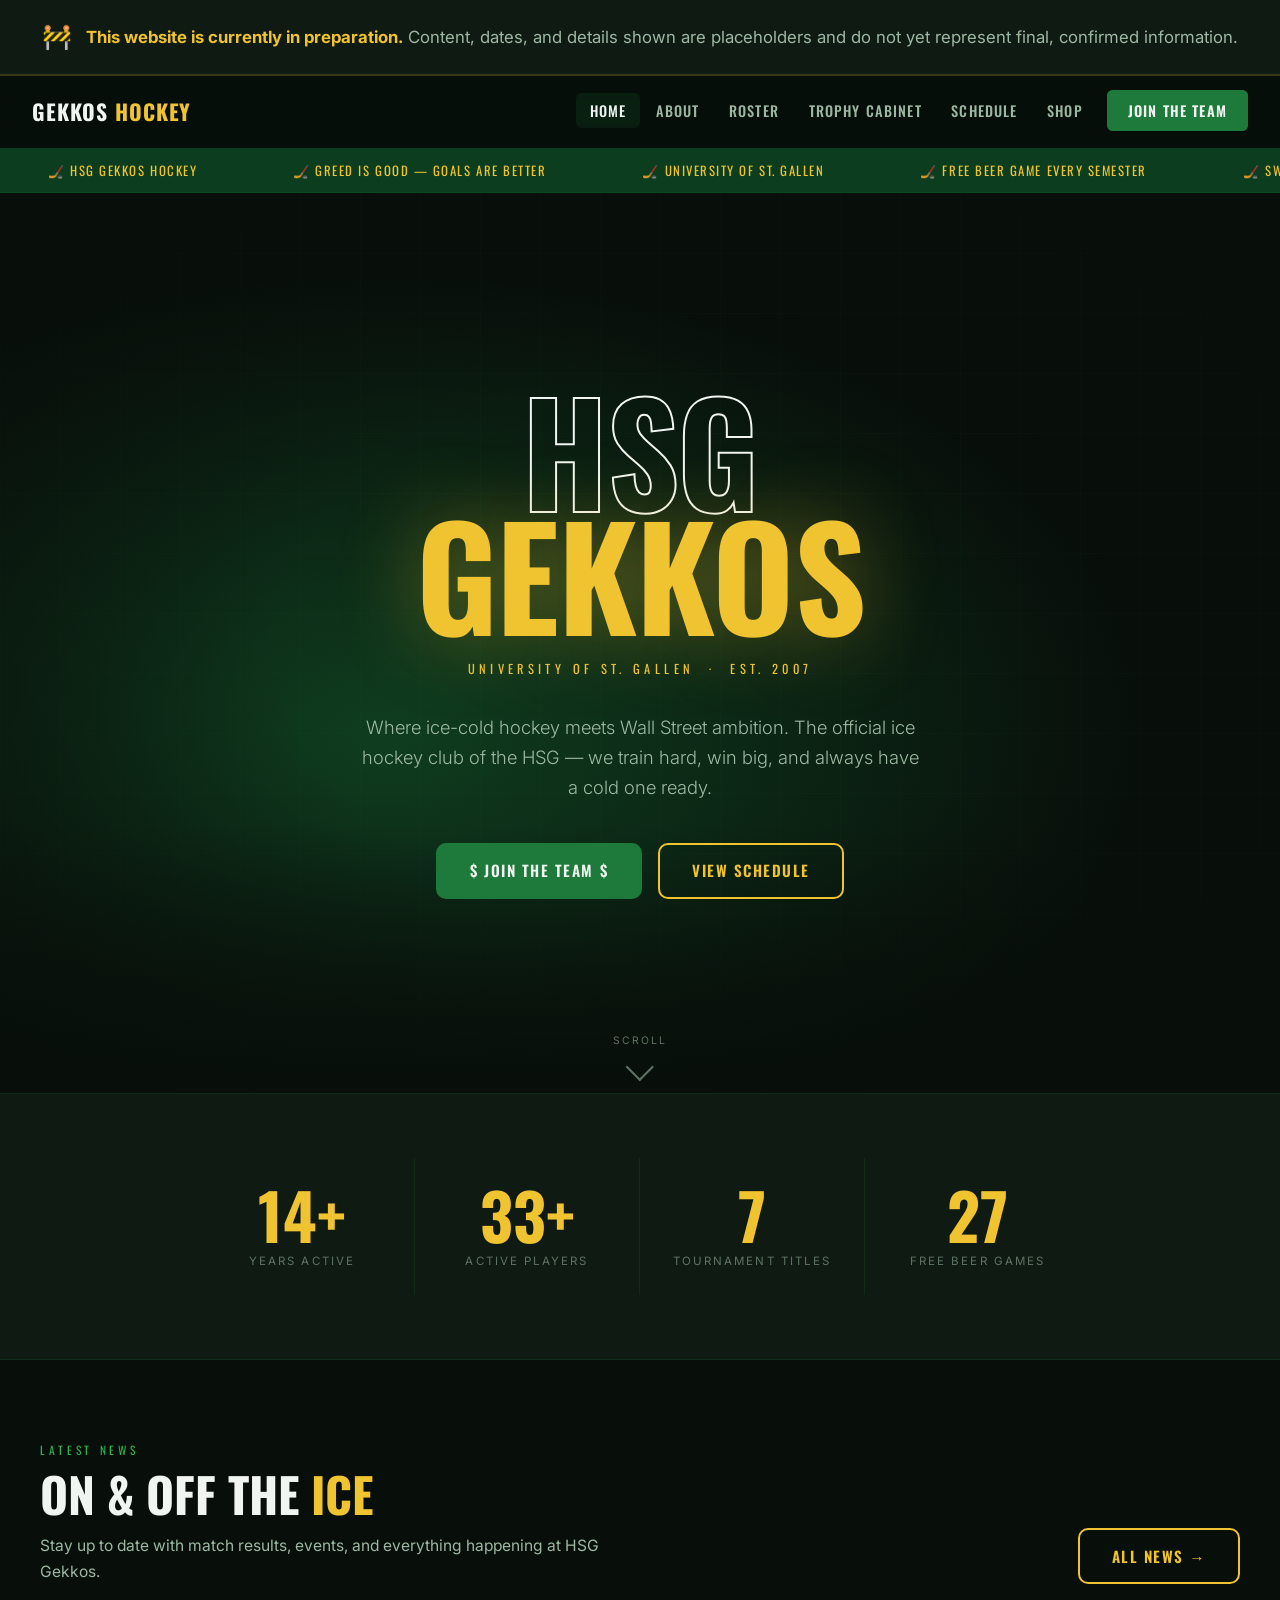
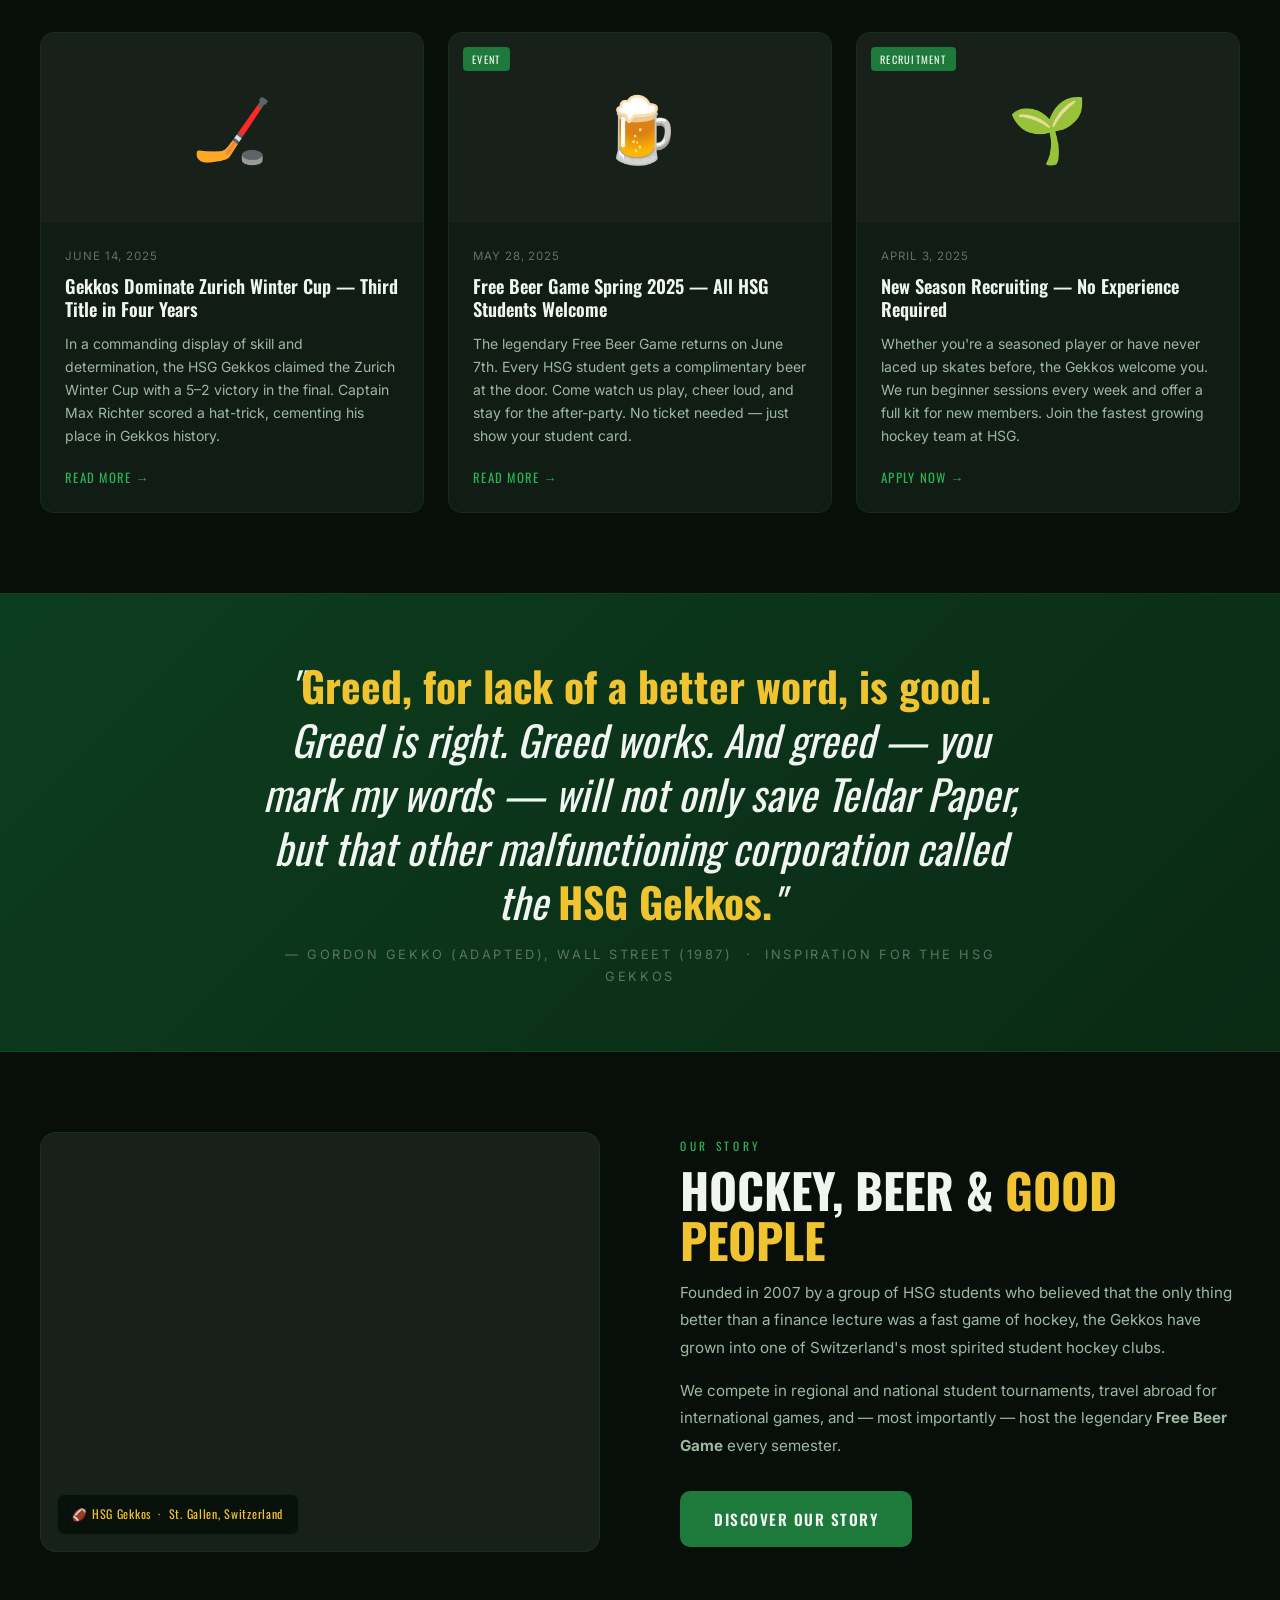
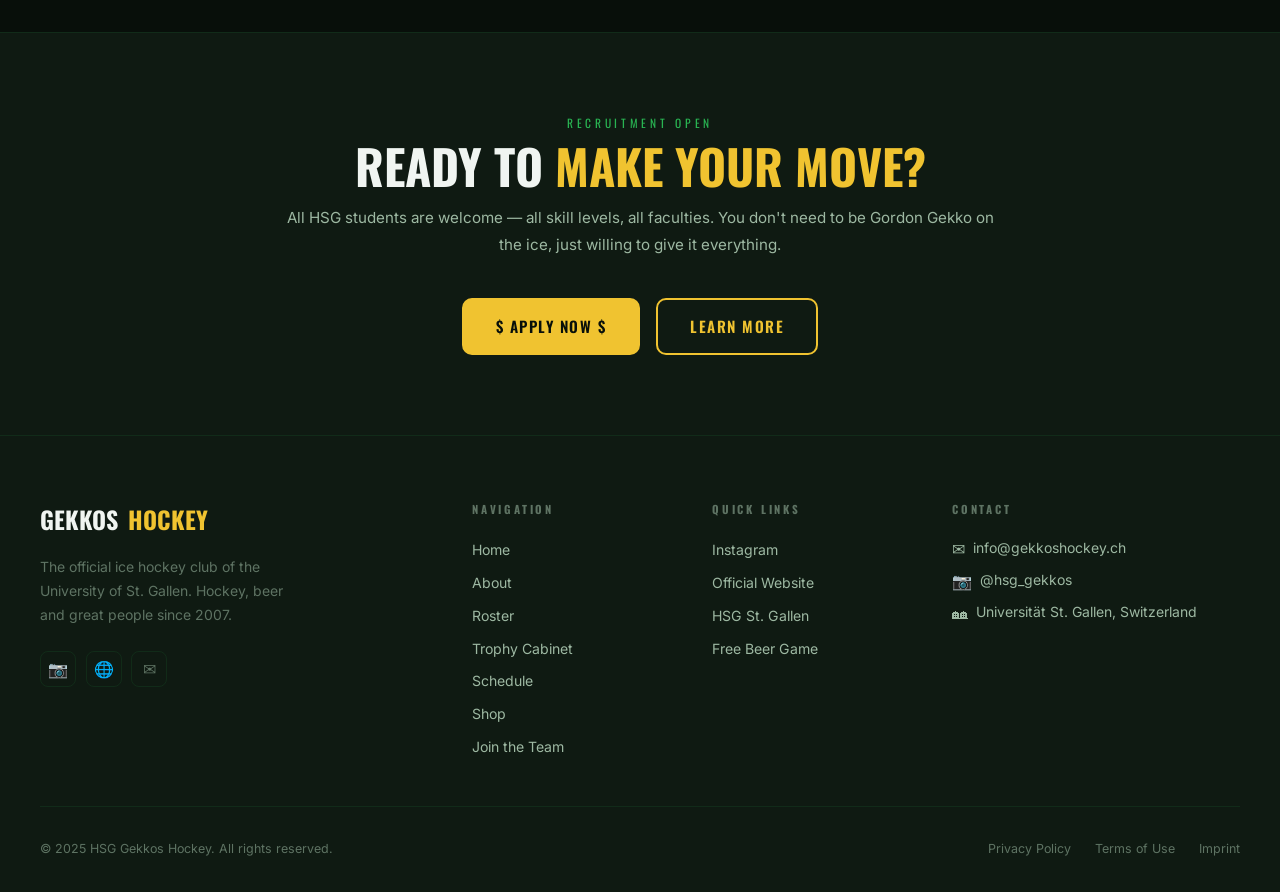
==== index.html @ 6541bb84 "construction banner added" ====
﻿<!DOCTYPE html>
<html lang="en">
<head>
  <meta charset="UTF-8" />
  <meta name="viewport" content="width=device-width, initial-scale=1.0" />
  <title>HSG Gekkos Hockey — Where Hockey Meets Wall Street</title>
  <meta name="description" content="The official homepage of the HSG Gekkos — the ice hockey club of the University of St. Gallen." />
  <link rel="icon" href="assets/pictures/LogoGekkos.png" type="image/png" />
  <link rel="stylesheet" href="css/style.css" />
</head>
<body class="page-home">

  <!-- Money Rain Overlay -->
  <div id="money-rain-overlay"></div>

  <!-- NAV -->
  <nav class="nav">
    <a href="index.html" class="nav-logo">
      <img src="assets/pictures/LogoGekkos.png" alt="Gekkos Logo" onerror="this.style.display='none'" />
      <span class="nav-logo-text">GEKKOS <span>HOCKEY</span></span>
    </a>
    <ul class="nav-links" id="nav-links">
      <li class="nav-mobile-header">
        <button class="nav-close" aria-label="Close menu">&#x2715;</button>
        <a href="index.html" class="nav-mobile-brand">
          <img src="assets/pictures/LogoGekkos.png" alt="Gekkos Logo" onerror="this.style.display='none'" />
          <span class="nav-mobile-brand-text">GEKKOS <span>HOCKEY</span></span>
        </a>
        <p class="nav-mobile-slogan">Greed is good — Goals are better!</p>
      </li>
      <li><a class="nav-link" href="index.html"    data-page="index.html">Home</a></li>
      <li><a class="nav-link" href="about.html"    data-page="about.html">About</a></li>
      <li><a class="nav-link" href="roster.html"   data-page="roster.html">Roster</a></li>
      <li><a class="nav-link" href="trophies.html" data-page="trophies.html">Trophy Cabinet</a></li>
      <li><a class="nav-link" href="calendar.html" data-page="calendar.html">Schedule</a></li>
      <li><a class="nav-link" href="shop.html"     data-page="shop.html">Shop</a></li>
      <li><a class="nav-cta"  href="join.html">Join the Team</a></li>
    </ul>
    <button class="nav-toggle" id="nav-toggle" aria-label="Menu">
      <span></span><span></span><span></span>
    </button>
  </nav>

  <!-- TICKER -->
  <div class="ticker-wrap" style="margin-top: calc(var(--nav-h) + var(--disclaimer-h));">
    <div class="ticker">
      <span class="ticker-item">HSG Gekkos Hockey</span>
      <span class="ticker-item">Greed is good — goals are better</span>
      <span class="ticker-item">University of St. Gallen</span>
      <span class="ticker-item">Free Beer Game every semester</span>
      <span class="ticker-item">Swiss Student Hockey Champions</span>
      <span class="ticker-item">Where Hockey Meets Wall Street</span>
      <span class="ticker-item">HSG Gekkos Hockey</span>
      <span class="ticker-item">Greed is good — goals are better</span>
      <span class="ticker-item">University of St. Gallen</span>
      <span class="ticker-item">Free Beer Game every semester</span>
      <span class="ticker-item">Swiss Student Hockey Champions</span>
      <span class="ticker-item">Where Hockey Meets Wall Street</span>
    </div>
  </div>

  <!-- HERO -->
  <section class="hero" style="margin-top: 0; padding-top: 0;">
    <div class="hero-bg-fallback"></div>
    <div class="hero-bg"></div>
    <div class="hero-grid-overlay"></div>
    <div class="hero-vignette"></div>
    <div class="hero-bottom-fade"></div>

    <div class="hero-content">
      <h1 class="hero-title" style="animation-delay:0.3s;">
        <span class="outline">HSG</span>
        <span class="gold-block">GEKKOS</span>
      </h1>
      <p class="hero-eyebrow" style="margin-bottom:2rem; animation-delay:0.65s;">
        UNIVERSITY OF ST. GALLEN &nbsp;·&nbsp; EST. 2007
      </p>
      <p class="hero-sub" style="animation-delay:0.85s;">
        Where ice-cold hockey meets Wall Street ambition.
        The official ice hockey club of the HSG — we train hard, win big, and always have a cold one ready.
      </p>
      <div class="hero-ctas">
        <a href="join.html" class="btn btn-primary">&#36; Join the Team &#36;</a>
        <a href="calendar.html" class="btn btn-outline">View Schedule</a>
      </div>
    </div>

    <div class="hero-scroll">
      <span>Scroll</span>
      <div class="arrow"></div>
    </div>
  </section>

  <!-- STATS -->
  <section class="stats-section">
    <div class="stats-grid">
      <div class="stat-item">
        <div class="stat-number" data-counter data-target="17" data-suffix="+">17+</div>
        <div class="stat-label">Years Active</div>
      </div>
      <div class="stat-item">
        <div class="stat-number" data-counter data-target="40" data-suffix="+">40+</div>
        <div class="stat-label">Active Players</div>
      </div>
      <div class="stat-item">
        <div class="stat-number" data-counter data-target="8" data-suffix="">8</div>
        <div class="stat-label">Tournament Titles</div>
      </div>
      <div class="stat-item">
        <div class="stat-number" data-counter data-target="32" data-suffix="">32</div>
        <div class="stat-label">Free Beer Games</div>
      </div>
    </div>
  </section>

  <!-- NEWS -->
  <section class="section">
    <div class="section-inner">
      <div class="section-header-row reveal">
        <div>
          <p class="section-label">Latest News</p>
          <h2 class="section-title">On &amp; Off the <span class="gold">Ice</span></h2>
          <p class="section-desc">Stay up to date with match results, events, and everything happening at HSG Gekkos.</p>
        </div>
        <a href="#" class="btn btn-outline" style="flex-shrink:0;">All News &rarr;</a>
      </div>

      <div class="news-grid">

        <article class="news-card">
          <div class="news-img-wrap">
            <img src="assets/pictures/GekkosTeam.png" alt="HSG Gekkos team" onerror="this.parentElement.innerHTML='<div class=\'news-img-placeholder\'>🏒</div>'" />
            <span class="news-tag">Match Report</span>
          </div>
          <div class="news-body">
            <p class="news-date">June 14, 2025</p>
            <h3 class="news-title">Gekkos Dominate Zurich Winter Cup — Third Title in Four Years</h3>
            <p class="news-excerpt">
              In a commanding display of skill and determination, the HSG Gekkos claimed the Zurich Winter Cup with a 5–2 victory in the final. Captain Max Richter scored a hat-trick, cementing his place in Gekkos history.
            </p>
            <a href="#" class="news-read-more">Read More &rarr;</a>
          </div>
        </article>

        <article class="news-card">
          <div class="news-img-wrap">
            <div class="news-img-placeholder">🍺</div>
            <span class="news-tag">Event</span>
          </div>
          <div class="news-body">
            <p class="news-date">May 28, 2025</p>
            <h3 class="news-title">Free Beer Game Spring 2025 — All HSG Students Welcome</h3>
            <p class="news-excerpt">
              The legendary Free Beer Game returns on June 7th. Every HSG student gets a complimentary beer at the door. Come watch us play, cheer loud, and stay for the after-party. No ticket needed — just show your student card.
            </p>
            <a href="#" class="news-read-more">Read More &rarr;</a>
          </div>
        </article>

        <article class="news-card">
          <div class="news-img-wrap">
            <div class="news-img-placeholder">🌱</div>
            <span class="news-tag">Recruitment</span>
          </div>
          <div class="news-body">
            <p class="news-date">April 3, 2025</p>
            <h3 class="news-title">New Season Recruiting — No Experience Required</h3>
            <p class="news-excerpt">
              Whether you're a seasoned player or have never laced up skates before, the Gekkos welcome you. We run beginner sessions every week and offer a full kit for new members. Join the fastest growing hockey team at HSG.
            </p>
            <a href="join.html" class="news-read-more">Apply Now &rarr;</a>
          </div>
        </article>

      </div>
    </div>
  </section>

  <!-- GORDON GEKKO QUOTE BAND -->
  <div class="highlight-band">
    <div class="inner reveal">
      <p class="big-quote">
        "<strong>Greed, for lack of a better word, is good.</strong>
        Greed is right. Greed works. And greed — you mark my words — will not only save Teldar Paper, but that other malfunctioning corporation called the <strong>HSG Gekkos.</strong>"
      </p>
      <p class="attribution">— Gordon Gekko (adapted), Wall Street (1987) &nbsp;·&nbsp; Inspiration for the HSG Gekkos</p>
    </div>
  </div>

  <!-- ABOUT TEASER -->
  <section class="section">
    <div class="section-inner">
      <div class="split-grid">
        <div class="reveal-left">
          <div class="about-img-wrap">
            <img src="assets/pictures/GekkosTeam.png" alt="HSG Gekkos team on ice"
              onerror="this.parentElement.style.background='var(--bg-3)'; this.style.display='none'" />
            <div class="about-img-badge">&#127944; HSG Gekkos &nbsp;·&nbsp; St. Gallen, Switzerland</div>
          </div>
        </div>
        <div class="reveal-right">
          <p class="section-label">Our Story</p>
          <h2 class="section-title">Hockey, Beer &amp; <span class="gold">Good People</span></h2>
          <p style="font-size:0.95rem; color:var(--gray-light); line-height:1.8; margin-bottom:1rem;">
            Founded in 2007 by a group of HSG students who believed that the only thing better than a finance lecture was a fast game of hockey, the Gekkos have grown into one of Switzerland's most spirited student hockey clubs.
          </p>
          <p style="font-size:0.95rem; color:var(--gray-light); line-height:1.8; margin-bottom:2rem;">
            We compete in regional and national student tournaments, travel abroad for international games, and — most importantly — host the legendary <strong>Free Beer Game</strong> every semester.
          </p>
          <a href="about.html" class="btn btn-primary">Discover Our Story</a>
        </div>
      </div>
    </div>
  </section>

  <!-- JOIN CTA -->
  <section style="padding: 5rem 2rem; background: var(--bg-2); border-top: 1px solid var(--border);">
    <div style="max-width: 720px; margin: 0 auto; text-align: center;" class="reveal">
      <p class="section-label">Recruitment Open</p>
      <h2 class="section-title">Ready to <span class="gold">Make Your Move?</span></h2>
      <p style="font-size:0.95rem; color:var(--gray-light); margin-bottom:2.5rem; line-height:1.75;">
        All HSG students are welcome — all skill levels, all faculties. You don't need to be Gordon Gekko on the ice, just willing to give it everything.
      </p>
      <div style="display:flex; gap:1rem; justify-content:center; flex-wrap:wrap;">
        <a href="join.html" class="btn btn-gold">&#36; Apply Now &#36;</a>
        <a href="about.html" class="btn btn-outline">Learn More</a>
      </div>
    </div>
  </section>

  <!-- FOOTER -->
  <footer class="footer">
    <div class="footer-top">
      <div>
        <div class="footer-brand-name">
          <img src="assets/pictures/LogoGekkos.png" alt="Logo" onerror="this.style.display='none'" />
          GEKKOS <span>HOCKEY</span>
        </div>
        <p class="footer-tagline">The official ice hockey club of the University of St. Gallen. Hockey, beer and great people since 2007.</p>
        <div class="footer-socials">
          <a href="https://www.instagram.com/hsg_gekkos" target="_blank" rel="noopener" class="social-icon" title="Instagram">&#128247;</a>
          <a href="https://gekkoshockey.ch" target="_blank" rel="noopener" class="social-icon" title="Website">&#127760;</a>
          <a href="mailto:info@gekkoshockey.ch" class="social-icon" title="Email">&#9993;</a>
        </div>
      </div>
      <div class="footer-col">
        <h4>Navigation</h4>
        <div class="footer-links">
          <a href="index.html"    class="footer-link">Home</a>
          <a href="about.html"    class="footer-link">About</a>
          <a href="roster.html"   class="footer-link">Roster</a>
          <a href="trophies.html" class="footer-link">Trophy Cabinet</a>
          <a href="calendar.html" class="footer-link">Schedule</a>
          <a href="shop.html"     class="footer-link">Shop</a>
          <a href="join.html"     class="footer-link">Join the Team</a>
        </div>
      </div>
      <div class="footer-col">
        <h4>Quick Links</h4>
        <div class="footer-links">
          <a href="https://www.instagram.com/hsg_gekkos" target="_blank" class="footer-link">Instagram</a>
          <a href="https://gekkoshockey.ch" target="_blank" class="footer-link">Official Website</a>
          <a href="https://www.unisg.ch" target="_blank" class="footer-link">HSG St. Gallen</a>
          <a href="join.html" class="footer-link">Free Beer Game</a>
        </div>
      </div>
      <div class="footer-col">
        <h4>Contact</h4>
        <div class="footer-contact-item"><span class="contact-icon">&#9993;</span> info@gekkoshockey.ch</div>
        <div class="footer-contact-item"><span class="contact-icon">&#128247;</span> @hsg_gekkos</div>
        <div class="footer-contact-item"><span class="contact-icon">&#127960;</span> Universität St. Gallen, Switzerland</div>
      </div>
    </div>
    <div class="footer-bottom">
      <p class="footer-copy">&copy; 2025 HSG Gekkos Hockey. All rights reserved.</p>
      <div class="footer-legal">
        <a href="privacy.html">Privacy Policy</a>
        <a href="terms.html">Terms of Use</a>
        <a href="#">Imprint</a>
      </div>
    </div>
  </footer>

  <script src="js/app.js"></script>
</body>
</html>
---- css/style.css ----
/* ============================================================
   HSG GEKKOS HOCKEY — Main Stylesheet
   ============================================================ */

@import url('https://fonts.googleapis.com/css2?family=Oswald:wght@400;500;600;700&family=Inter:wght@300;400;500;600;700&display=swap');

/* ---- Variables ---- */
:root {
  --green:       #1d7a3a;
  --green-dark:  #0c3d1e;
  --green-light: #29b352;
  --green-glow:  rgba(29, 122, 58, 0.35);
  --gold:        #c9930a;
  --gold-light:  #f0c330;
  --gold-glow:   rgba(240, 195, 48, 0.25);
  --bg:          #080f0a;
  --bg-2:        #0f1a12;
  --bg-3:        #172019;
  --bg-card:     #111c14;
  --white:       #f0f5f1;
  --gray:        #5e7363;
  --gray-light:  #9db8a2;
  --border:      rgba(29, 122, 58, 0.18);
  --border-gold: rgba(240, 195, 48, 0.18);
  --font-h:      'Oswald', sans-serif;
  --font-b:      'Inter', sans-serif;
  --nav-h:       72px;
  --disclaimer-h: 68px;
  --t:           0.3s ease;
  --radius:      10px;
}

/* ---- Reset ---- */
*, *::before, *::after { box-sizing: border-box; margin: 0; padding: 0; }
html { scroll-behavior: smooth; }
body { font-family: var(--font-b); background: var(--bg); color: var(--white); overflow-x: hidden; line-height: 1.65; }
img  { max-width: 100%; display: block; }
a    { color: inherit; text-decoration: none; }
ul   { list-style: none; }
button { cursor: pointer; }

/* ---- Money rain overlay ---- */
#money-rain-overlay {
  position: fixed; inset: 0; pointer-events: none; z-index: 9900; overflow: hidden;
}
.money-bill {
  position: absolute; top: -80px; font-size: 1.6rem; user-select: none;
  animation: moneyFall linear forwards;
}
@keyframes moneyFall {
  0%   { transform: translateY(0) rotate(0deg) scale(1); opacity: 1; }
  80%  { opacity: 0.7; }
  100% { transform: translateY(110vh) rotate(640deg) scale(0.6); opacity: 0; }
}

/* ---- Preparation disclaimer banner ---- */
.disclaimer-banner {
  position: fixed; top: 0; left: 0; right: 0; z-index: 10001;
  display: flex; align-items: center; justify-content: center; flex-wrap: wrap;
  gap: 0.6rem 0.9rem;
  padding: 1.15rem 1.5rem;
  background: var(--bg-2);
  border-bottom: 2px solid var(--border-gold);
  text-align: center;
  font-size: 1.05rem; line-height: 1.55; color: var(--gray-light);
}
.disclaimer-banner .disclaimer-icon { font-size: 1.5rem; flex-shrink: 0; }
.disclaimer-banner strong { color: var(--gold-light); }

/* ---- Navigation ---- */
.nav {
  position: fixed; top: var(--disclaimer-h); left: 0; right: 0; z-index: 10000;
  height: var(--nav-h);
  display: flex; align-items: center;
  padding: 0 2rem;
  background: rgba(8, 15, 10, 0.7);
  backdrop-filter: blur(14px) saturate(1.4);
  border-bottom: 1px solid transparent;
  transition: background var(--t), border-color var(--t);
}
.nav.scrolled {
  background: rgba(8, 15, 10, 0.97);
  border-color: var(--border);
}
.nav-logo {
  display: flex; align-items: center; gap: 0.75rem; flex-shrink: 0;
}
.nav-logo img   { height: 52px; width: auto; }
.nav-logo-text  {
  font-family: var(--font-h); font-size: 1.35rem; font-weight: 700;
  letter-spacing: 0.04em; line-height: 1;
}
.nav-logo-text span { color: var(--gold-light); }

.nav-links {
  display: flex; align-items: center; gap: 0.15rem; margin-left: auto;
}
.nav-link {
  font-family: var(--font-h); font-size: 0.9rem; font-weight: 500;
  letter-spacing: 0.08em; text-transform: uppercase;
  padding: 0.45rem 0.85rem; border-radius: 6px;
  color: var(--gray-light);
  transition: color var(--t), background var(--t);
}
.nav-link:hover, .nav-link.active {
  color: var(--white); background: rgba(29, 122, 58, 0.15);
}
.nav-cta {
  font-family: var(--font-h); font-size: 0.9rem; font-weight: 600;
  letter-spacing: 0.08em; text-transform: uppercase;
  padding: 0.5rem 1.2rem; border-radius: 6px; margin-left: 0.5rem;
  background: var(--green); color: var(--white);
  border: 2px solid var(--green);
  transition: all var(--t);
}
.nav-cta:hover { background: var(--green-light); border-color: var(--green-light); }

.nav-mobile-header { display: none; }
.nav-toggle {
  display: none; flex-direction: column; gap: 5px; margin-left: auto; padding: 4px;
  background: none; border: none;
}
.nav-toggle span {
  width: 24px; height: 2px; background: var(--white);
  border-radius: 2px; transition: var(--t);
  display: block;
}
.nav-toggle.open span:nth-child(1) { transform: rotate(45deg) translate(5px, 5px); }
.nav-toggle.open span:nth-child(2) { opacity: 0; }
.nav-toggle.open span:nth-child(3) { transform: rotate(-45deg) translate(5px, -5px); }

/* ---- Ticker ---- */
.ticker-wrap {
  background: var(--green-dark);
  padding: 0.55rem 0; overflow: hidden; white-space: nowrap;
  border-bottom: 1px solid var(--border);
}
.ticker {
  display: inline-flex; gap: 0;
  animation: tickerScroll 40s linear infinite;
}
.ticker-item {
  font-family: var(--font-h); font-size: 0.8rem; letter-spacing: 0.12em;
  text-transform: uppercase; color: var(--gold-light);
  padding: 0 3rem;
}
.ticker-item::before { content: '🏒  '; }
@keyframes tickerScroll {
  0%   { transform: translateX(0); }
  100% { transform: translateX(-50%); }
}

/* ---- Hero ---- */
.hero {
  position: relative; min-height: 100vh;
  display: flex; align-items: center; justify-content: center;
  padding-top: calc(var(--nav-h) + var(--disclaimer-h)); overflow: hidden;
}
.hero-bg {
  position: absolute; inset: 0;
  background: url('../assets/team-photo.jpg') center/cover no-repeat;
  filter: brightness(0.28) saturate(0.7);
  transform: scale(1.05);
  z-index: 0;
}
.hero-bg-fallback {
  position: absolute; inset: 0;
  background: radial-gradient(ellipse at 30% 60%, #0f3d1f 0%, #080f0a 60%),
              linear-gradient(160deg, #0a2014 0%, #080f0a 100%);
  z-index: 0;
}
.hero-grid-overlay {
  position: absolute; inset: 0; z-index: 1;
  background-image:
    linear-gradient(rgba(29,122,58,0.04) 1px, transparent 1px),
    linear-gradient(90deg, rgba(29,122,58,0.04) 1px, transparent 1px);
  background-size: 60px 60px;
}
.hero-vignette {
  position: absolute; inset: 0; z-index: 2;
  background: radial-gradient(ellipse at center, transparent 40%, rgba(8,15,10,0.85) 100%);
}
.hero-bottom-fade {
  position: absolute; bottom: 0; left: 0; right: 0; height: 30%; z-index: 3;
  background: linear-gradient(to bottom, transparent, var(--bg));
}
.hero-content {
  position: relative; z-index: 4; text-align: center;
  max-width: 960px; padding: 2rem;
}
.hero-eyebrow {
  font-family: var(--font-h); font-size: 0.78rem; letter-spacing: 0.35em;
  text-transform: uppercase; color: var(--gold-light); margin-bottom: 1.25rem;
  opacity: 0; animation: fadeUp 0.8s 0.3s ease forwards;
}
.hero-title {
  font-family: var(--font-h);
  font-size: clamp(4rem, 11vw, 9rem);
  font-weight: 700; line-height: 0.88; letter-spacing: -0.01em;
  text-transform: uppercase; margin-bottom: 1.5rem;
  opacity: 0; animation: fadeUp 0.9s 0.5s ease forwards;
}
.hero-title .outline {
  -webkit-text-stroke: 2px var(--white);
  color: transparent;
}
.hero-title .gold-block {
  color: var(--gold-light);
  display: block;
  text-shadow: 0 0 80px rgba(240,195,48,0.4);
}
.hero-sub {
  font-size: clamp(0.95rem, 1.8vw, 1.15rem); font-weight: 300;
  color: var(--gray-light); max-width: 560px; margin: 0 auto 2.5rem;
  opacity: 0; animation: fadeUp 0.8s 0.7s ease forwards;
}
.hero-ctas {
  display: flex; gap: 1rem; justify-content: center; flex-wrap: wrap;
  opacity: 0; animation: fadeUp 0.8s 0.9s ease forwards;
}
.hero-scroll {
  position: absolute; bottom: 1rem; left: 50%; transform: translateX(-50%);
  z-index: 4; display: flex; flex-direction: column; align-items: center; gap: 0.5rem;
  color: var(--gray); font-size: 0.65rem; letter-spacing: 0.2em; text-transform: uppercase;
  opacity: 0; animation: fadeIn 1s 1.8s ease forwards;
}
.hero-scroll .arrow {
  width: 20px; height: 20px;
  border-right: 2px solid var(--gray); border-bottom: 2px solid var(--gray);
  transform: rotate(45deg);
  animation: arrowBounce 1.5s infinite;
}
@keyframes arrowBounce {
  0%,100% { transform: rotate(45deg) translateY(0); }
  50%      { transform: rotate(45deg) translateY(5px); }
}

/* ---- Buttons ---- */
.btn {
  display: inline-flex; align-items: center; gap: 0.5rem;
  font-family: var(--font-h); font-size: 0.95rem; font-weight: 600;
  letter-spacing: 0.1em; text-transform: uppercase;
  padding: 0.85rem 2rem; border-radius: var(--radius);
  border: 2px solid transparent;
  transition: all var(--t);
}
.btn-primary {
  background: var(--green); color: var(--white); border-color: var(--green);
}
.btn-primary:hover {
  background: var(--green-light); border-color: var(--green-light);
  transform: translateY(-2px); box-shadow: 0 10px 30px var(--green-glow);
}
.btn-outline {
  background: transparent; color: var(--gold-light); border-color: var(--gold-light);
}
.btn-outline:hover {
  background: rgba(240,195,48,0.1); transform: translateY(-2px);
  box-shadow: 0 10px 30px var(--gold-glow);
}
.btn-gold {
  background: var(--gold-light); color: var(--bg); border-color: var(--gold-light);
}
.btn-gold:hover {
  background: #f7d44e; transform: translateY(-2px);
  box-shadow: 0 10px 30px var(--gold-glow);
}

/* ---- Stats section ---- */
.stats-section {
  padding: 4rem 2rem;
  background: var(--bg-2);
  border-top: 1px solid var(--border); border-bottom: 1px solid var(--border);
}
.stats-grid {
  display: grid;
  grid-template-columns: repeat(4, 1fr);
  gap: 0;
  max-width: 900px; margin: 0 auto;
  text-align: center;
}
.stat-item {
  padding: 1.5rem 1rem;
  border-right: 1px solid var(--border);
}
.stat-item:last-child { border-right: none; }
.stat-number {
  font-family: var(--font-h);
  font-size: clamp(2.8rem, 5vw, 4.5rem);
  font-weight: 700; color: var(--gold-light); line-height: 1; margin-bottom: 0.4rem;
}
.stat-label {
  font-size: 0.72rem; letter-spacing: 0.18em; text-transform: uppercase; color: var(--gray);
}

/* ---- Section commons ---- */
.section { padding: 5rem 2rem; }
.section-inner { max-width: 1200px; margin: 0 auto; }
.section-label {
  font-family: var(--font-h); font-size: 0.72rem; letter-spacing: 0.32em;
  text-transform: uppercase; color: var(--green-light); margin-bottom: 0.6rem;
}
.section-title {
  font-family: var(--font-h); font-size: clamp(2rem, 4vw, 3rem);
  font-weight: 700; text-transform: uppercase; line-height: 1.05; margin-bottom: 0.85rem;
}
.section-title .gold { color: var(--gold-light); }
.section-desc { font-size: 0.975rem; color: var(--gray-light); max-width: 580px; margin-bottom: 3rem; }
.section-header-row {
  display: flex; align-items: flex-end; justify-content: space-between;
  gap: 2rem; margin-bottom: 3rem; flex-wrap: wrap;
}
.section-header-row .section-desc { margin-bottom: 0; }

/* ---- News cards ---- */
.news-grid {
  display: grid; grid-template-columns: repeat(3, 1fr); gap: 1.5rem;
}
.news-card {
  background: var(--bg-card); border: 1px solid var(--border); border-radius: 14px;
  overflow: hidden; display: flex; flex-direction: column;
  transition: transform var(--t), border-color var(--t), box-shadow var(--t);
}
.news-card:hover {
  transform: translateY(-5px); border-color: var(--green);
  box-shadow: 0 16px 48px rgba(29,122,58,0.18);
}
.news-img-wrap {
  height: 190px; overflow: hidden; position: relative;
  background: var(--bg-3);
}
.news-img-wrap img { width: 100%; height: 100%; object-fit: cover; }
.news-img-placeholder {
  width: 100%; height: 100%;
  display: flex; align-items: center; justify-content: center;
  font-size: 4rem; background: var(--bg-3);
}
.news-tag {
  position: absolute; top: 0.85rem; left: 0.85rem;
  background: var(--green); color: var(--white);
  font-family: var(--font-h); font-size: 0.65rem; letter-spacing: 0.12em; text-transform: uppercase;
  padding: 0.22rem 0.6rem; border-radius: 4px;
}
.news-body { padding: 1.5rem; flex: 1; display: flex; flex-direction: column; }
.news-date { font-size: 0.72rem; color: var(--gray); letter-spacing: 0.08em; text-transform: uppercase; margin-bottom: 0.5rem; }
.news-title { font-family: var(--font-h); font-size: 1.15rem; font-weight: 600; margin-bottom: 0.7rem; line-height: 1.25; }
.news-excerpt { font-size: 0.875rem; color: var(--gray-light); line-height: 1.65; flex: 1; margin-bottom: 1.25rem; }
.news-read-more {
  font-family: var(--font-h); font-size: 0.8rem; letter-spacing: 0.1em; text-transform: uppercase;
  color: var(--green-light); display: inline-flex; align-items: center; gap: 0.4rem;
  transition: gap var(--t), color var(--t);
}
.news-read-more:hover { gap: 0.75rem; color: var(--gold-light); }

/* ---- Highlight band ---- */
.highlight-band {
  background: linear-gradient(135deg, var(--green-dark) 0%, #0a2a14 100%);
  border-top: 1px solid var(--border); border-bottom: 1px solid var(--border);
  padding: 4rem 2rem; text-align: center;
}
.highlight-band .inner { max-width: 760px; margin: 0 auto; }
.highlight-band .big-quote {
  font-family: var(--font-h); font-size: clamp(1.6rem, 3.5vw, 2.6rem);
  font-weight: 400; line-height: 1.3; font-style: italic;
  color: var(--white); margin-bottom: 1rem;
}
.highlight-band .big-quote strong { color: var(--gold-light); font-style: normal; }
.highlight-band .attribution {
  font-size: 0.8rem; letter-spacing: 0.2em; text-transform: uppercase; color: var(--gray);
}

/* ---- Page hero ---- */
.page-hero {
  padding: calc(var(--nav-h) + var(--disclaimer-h) + 4rem) 2rem 4rem;
  background: var(--bg-2);
  border-bottom: 1px solid var(--border);
  text-align: center; position: relative; overflow: hidden;
}
.page-hero::before {
  content: '';
  position: absolute; inset: 0;
  background: radial-gradient(ellipse at 50% -10%, rgba(29,122,58,0.18) 0%, transparent 65%);
}
.page-hero .inner { position: relative; z-index: 1; }
.page-hero-label {
  font-family: var(--font-h); font-size: 0.72rem; letter-spacing: 0.35em;
  text-transform: uppercase; color: var(--green-light); margin-bottom: 0.75rem;
}
.page-hero-title {
  font-family: var(--font-h);
  font-size: clamp(2.5rem, 7vw, 5.5rem);
  font-weight: 700; text-transform: uppercase; line-height: 0.95;
  margin-bottom: 1.25rem;
}
.page-hero-title .gold { color: var(--gold-light); }
.page-hero-sub { font-size: 1rem; color: var(--gray-light); max-width: 560px; margin: 0 auto; }

/* ---- About ---- */
.split-grid {
  display: grid; grid-template-columns: 1fr 1fr; gap: 5rem; align-items: center;
}
.split-grid.reverse { direction: rtl; }
.split-grid.reverse > * { direction: ltr; }
.about-img-wrap {
  border-radius: 16px; overflow: hidden;
  border: 1px solid var(--border); position: relative;
  aspect-ratio: 4/3;
  background: var(--bg-3);
}
.about-img-wrap img { width: 100%; height: 100%; object-fit: cover; }
.about-img-badge {
  position: absolute; bottom: 1rem; left: 1rem;
  background: rgba(8,15,10,0.88); backdrop-filter: blur(10px);
  border: 1px solid var(--border); border-radius: 8px;
  padding: 0.6rem 0.9rem;
  font-family: var(--font-h); font-size: 0.75rem; letter-spacing: 0.06em;
  color: var(--gold-light);
}
.about-text h2 {
  font-family: var(--font-h); font-size: clamp(1.8rem, 3vw, 2.5rem); font-weight: 700;
  text-transform: uppercase; line-height: 1.1; margin-bottom: 1.25rem;
}
.about-text h2 .gold { color: var(--gold-light); }
.about-text p {
  font-size: 0.95rem; color: var(--gray-light); line-height: 1.75; margin-bottom: 1rem;
}

/* ---- Beer highlight ---- */
.beer-card {
  background: var(--bg-card);
  border: 1px solid var(--border); border-left: 4px solid var(--gold-light);
  border-radius: 14px; padding: 2.5rem;
  display: flex; gap: 2rem; align-items: flex-start;
}
.beer-icon { font-size: 3.5rem; flex-shrink: 0; line-height: 1; }
.beer-card h3 {
  font-family: var(--font-h); font-size: 1.5rem; font-weight: 700; margin-bottom: 0.75rem;
}
.beer-card p { font-size: 0.95rem; color: var(--gray-light); line-height: 1.75; }

/* ---- Timeline ---- */
.timeline {
  padding-left: 2rem; position: relative;
}
.timeline::before {
  content: ''; position: absolute; left: 0; top: 0; bottom: 0;
  width: 2px;
  background: linear-gradient(to bottom, var(--green), var(--gold), transparent);
}
.tl-item { position: relative; padding-bottom: 2.5rem; }
.tl-item::before {
  content: ''; position: absolute; left: -2.45rem; top: 0.35rem;
  width: 10px; height: 10px; border-radius: 50%;
  background: var(--gold-light); border: 2px solid var(--bg);
}
.tl-year {
  font-family: var(--font-h); font-size: 0.75rem; letter-spacing: 0.2em;
  text-transform: uppercase; color: var(--gold-light); margin-bottom: 0.2rem;
}
.tl-text { font-size: 0.9rem; color: var(--gray-light); line-height: 1.65; }

/* ---- Gekko section ---- */
.gekko-section {
  background: var(--bg-2);
  border-top: 1px solid var(--border); border-bottom: 1px solid var(--border);
  padding: 5rem 2rem;
}
.gekko-img-wrap {
  border-radius: 16px; overflow: hidden; position: relative;
  border: 1px solid var(--border);
  background: var(--bg-3);
}
.gekko-img-wrap img {
  width: 100%; height: 100%; object-fit: cover;
  filter: grayscale(25%) contrast(1.1);
}
.gekko-img-overlay {
  position: absolute; inset: 0;
  background: linear-gradient(to top, rgba(8,15,10,0.8) 0%, transparent 50%);
}
.gekko-quote {
  font-family: var(--font-h); font-size: clamp(1.4rem, 2.5vw, 2rem);
  font-weight: 400; line-height: 1.4; font-style: italic;
  color: var(--white); margin-bottom: 1rem;
}
.gekko-quote strong { color: var(--gold-light); font-style: normal; }
.gekko-att { font-size: 0.8rem; letter-spacing: 0.15em; text-transform: uppercase; color: var(--gray); }
.gekko-connection-list {
  margin-top: 2rem; display: flex; flex-direction: column; gap: 1rem;
}
.gconn-item {
  display: flex; align-items: flex-start; gap: 0.85rem;
  font-size: 0.9rem; color: var(--gray-light); line-height: 1.55;
}
.gconn-icon { font-size: 1.1rem; flex-shrink: 0; margin-top: 0.1rem; }

/* ---- Roster ---- */
.roster-tabs {
  display: flex; gap: 0.5rem; margin-bottom: 2.5rem; flex-wrap: wrap;
}
.tab-btn {
  font-family: var(--font-h); font-size: 0.85rem; font-weight: 500;
  letter-spacing: 0.1em; text-transform: uppercase;
  padding: 0.55rem 1.2rem; border-radius: 6px;
  border: 1px solid var(--border); background: transparent; color: var(--gray-light);
  transition: all var(--t);
}
.tab-btn:hover { border-color: var(--green); color: var(--white); }
.tab-btn.active { background: var(--green); border-color: var(--green); color: var(--white); }

.players-grid {
  display: grid; grid-template-columns: repeat(auto-fill, minmax(210px, 1fr)); gap: 1.25rem;
}
.player-card {
  background: var(--bg-card); border: 1px solid var(--border); border-radius: 14px;
  padding: 1.75rem 1.5rem; text-align: center;
  transition: transform var(--t), border-color var(--t), box-shadow var(--t);
}
.player-card:hover {
  transform: translateY(-5px); border-color: var(--green);
  box-shadow: 0 12px 36px rgba(29,122,58,0.18);
}
.player-num {
  font-family: var(--font-h); font-size: 2.8rem; font-weight: 700;
  color: var(--gold-light); opacity: 0.75; line-height: 1; margin-bottom: 0.75rem;
}
.player-avatar {
  width: 72px; height: 72px; border-radius: 50%;
  background: var(--bg-3); border: 2px solid var(--border);
  margin: 0 auto 1rem;
  display: flex; align-items: center; justify-content: center;
  font-size: 1.75rem; overflow: hidden;
}
.player-name {
  font-family: var(--font-h); font-size: 1.05rem; font-weight: 600; margin-bottom: 0.25rem;
}
.player-pos {
  font-size: 0.7rem; letter-spacing: 0.14em; text-transform: uppercase;
  color: var(--green-light); margin-bottom: 0.75rem;
}
.player-badge {
  display: inline-block;
  background: rgba(240,195,48,0.12); color: var(--gold-light);
  border: 1px solid var(--border-gold);
  font-family: var(--font-h); font-size: 0.65rem; letter-spacing: 0.1em; text-transform: uppercase;
  padding: 0.15rem 0.55rem; border-radius: 4px; margin-bottom: 0.75rem;
}
.player-quote {
  font-size: 0.78rem; color: var(--gray); font-style: italic; line-height: 1.45;
}

/* ---- Season Picker ---- */
.season-picker {
  display: flex; align-items: center; gap: 0.5rem;
  margin-bottom: 2rem;
}
.season-picker-label {
  font-family: var(--font-h); font-size: 0.7rem; letter-spacing: 0.14em;
  text-transform: uppercase; color: var(--gray); margin-right: 0.25rem;
}
.season-btn {
  font-family: var(--font-h); font-size: 0.8rem; font-weight: 500;
  letter-spacing: 0.08em; padding: 0.35rem 0.9rem; border-radius: 6px;
  border: 1px solid var(--border); background: transparent; color: var(--gray-light);
  cursor: pointer; transition: all var(--t);
}
.season-btn:hover { border-color: var(--green); color: var(--white); }
.season-btn.active { background: var(--bg-card); border-color: var(--green); color: var(--white); }

/* ---- Stats Table ---- */
.stats-table-wrap { overflow-x: auto; margin-bottom: 0.5rem; border-radius: 12px; border: 1px solid var(--border); }
.stats-table { width: 100%; border-collapse: collapse; font-size: 0.85rem; }
.stats-table thead tr { background: var(--bg-card); }
.stats-table th {
  font-family: var(--font-h); font-size: 0.68rem; letter-spacing: 0.12em; text-transform: uppercase;
  color: var(--gray); padding: 0.7rem 1rem; border-bottom: 1px solid var(--border);
  text-align: left; white-space: nowrap; user-select: none;
}
.stats-table th.st-sortable { cursor: pointer; transition: color var(--t); }
.stats-table th.st-sortable:hover { color: var(--white); }
.stats-table th.st-active { color: var(--gold-light); }
.stats-table td { padding: 0.6rem 1rem; border-bottom: 1px solid var(--border); color: var(--gray-light); white-space: nowrap; }
.stats-table tbody tr:last-child td { border-bottom: none; }
.stats-table tbody tr:hover td { background: rgba(255,255,255,0.03); }
.stats-table td.st-pts  { color: var(--gold-light); font-weight: 700; font-family: var(--font-h); }
.stats-table td.st-gray { color: var(--gray); }
.stats-table td.st-name { color: var(--white); font-weight: 600; }
.tab-btn--alumni { border-color: rgba(240,195,48,0.25) !important; }
.tab-btn--alumni:hover, .tab-btn--alumni.active { background: rgba(240,195,48,0.15) !important; border-color: var(--gold-light) !important; color: var(--gold-light) !important; }
.tab-btn--stats { border-color: rgba(29,122,58,0.35) !important; }

/* ---- Notable Alumni ---- */
.alumni-link {
  display: inline-flex; align-items: center; gap: 0.4rem;
  font-size: 0.72rem; font-family: var(--font-h); letter-spacing: 0.08em; text-transform: uppercase;
  padding: 0.4rem 0.8rem; border-radius: 6px;
  border: 1px solid var(--border); color: var(--gray-light); text-decoration: none;
  transition: all var(--t);
}
.alumni-link:hover { border-color: var(--green); color: var(--white); }

/* ---- Trophies ---- */
.trophies-grid {
  display: grid; grid-template-columns: repeat(auto-fill, minmax(280px, 1fr)); gap: 1.5rem;
}
.trophy-card {
  background: var(--bg-card); border: 1px solid var(--border); border-radius: 14px;
  padding: 2.25rem 1.75rem; text-align: center; position: relative; overflow: hidden;
  transition: transform var(--t), border-color var(--t), box-shadow var(--t);
}
.trophy-card::before {
  content: ''; position: absolute; top: 0; left: 0; right: 0; height: 3px;
  background: linear-gradient(90deg, var(--green), var(--gold-light), var(--green));
}
.trophy-card:hover {
  transform: translateY(-6px); border-color: var(--gold);
  box-shadow: 0 16px 48px rgba(240,195,48,0.12);
}
.trophy-card.gold-card { border-color: rgba(240,195,48,0.3); }
.trophy-card.silver-card { border-color: rgba(192,192,192,0.2); }
.trophy-card.bronze-card { border-color: rgba(180,100,40,0.2); }
.trophy-icon { font-size: 4rem; margin-bottom: 1rem; display: block; line-height: 1; }
.trophy-year {
  font-family: var(--font-h); font-size: 0.75rem; letter-spacing: 0.22em;
  text-transform: uppercase; color: var(--gold-light); margin-bottom: 0.4rem;
}
.trophy-name {
  font-family: var(--font-h); font-size: 1.25rem; font-weight: 700; margin-bottom: 0.5rem; line-height: 1.2;
}
.trophy-desc { font-size: 0.85rem; color: var(--gray-light); line-height: 1.55; }
.trophy-medal {
  display: inline-block; margin-top: 0.85rem;
  font-family: var(--font-h); font-size: 0.68rem; letter-spacing: 0.1em; text-transform: uppercase;
  padding: 0.2rem 0.7rem; border-radius: 4px;
}
.medal-gold   { background: rgba(240,195,48,0.12); color: var(--gold-light); border: 1px solid var(--border-gold); }
.medal-silver { background: rgba(200,200,200,0.08); color: #bbb; border: 1px solid rgba(200,200,200,0.15); }
.medal-bronze { background: rgba(180,100,40,0.1); color: #c8834b; border: 1px solid rgba(180,100,40,0.15); }
.medal-award  { background: rgba(29,122,58,0.12); color: var(--green-light); border: 1px solid var(--border); }

/* ---- Calendar ---- */
.cal-filter-row { display: flex; gap: 0.5rem; margin-bottom: 2rem; flex-wrap: wrap; }
.cal-filter-btn {
  font-family: var(--font-h); font-size: 0.82rem; font-weight: 500;
  letter-spacing: 0.1em; text-transform: uppercase;
  padding: 0.5rem 1.1rem; border-radius: 6px;
  border: 1px solid var(--border); background: transparent; color: var(--gray-light);
  transition: all var(--t);
}
.cal-filter-btn:hover { border-color: var(--green); color: var(--white); }
.cal-filter-btn.active { background: var(--green); border-color: var(--green); color: var(--white); }

.cal-table-wrap {
  border: 1px solid var(--border); border-radius: 14px; overflow: hidden;
}
.cal-header {
  display: grid; grid-template-columns: 130px 70px 1fr 160px 100px;
  gap: 1rem; padding: 0.9rem 1.5rem;
  background: var(--bg-3);
  font-family: var(--font-h); font-size: 0.72rem; letter-spacing: 0.18em;
  text-transform: uppercase; color: var(--gray);
  border-bottom: 1px solid var(--border);
}
.cal-row {
  display: grid; grid-template-columns: 130px 70px 1fr 160px 100px;
  gap: 1rem; padding: 1.1rem 1.5rem;
  background: var(--bg-card);
  border-bottom: 1px solid var(--border);
  align-items: center; transition: background var(--t);
}
.cal-row:last-child { border-bottom: none; }
.cal-row:hover { background: var(--bg-3); }
.cal-row.upcoming-row { border-left: 3px solid var(--gold-light); }
.cal-date { font-size: 0.88rem; color: var(--white); font-weight: 500; }
.cal-time { font-size: 0.85rem; color: var(--gray-light); }
.cal-game { font-family: var(--font-h); font-size: 0.98rem; font-weight: 600; }
.cal-venue { font-size: 0.82rem; color: var(--gray-light); }
.home-badge {
  display: inline-block; font-family: var(--font-h); font-size: 0.65rem;
  letter-spacing: 0.08em; text-transform: uppercase; padding: 0.18rem 0.5rem; border-radius: 4px;
}
.home-badge.home { background: rgba(29,122,58,0.2); color: var(--green-light); }
.home-badge.away { background: rgba(240,195,48,0.1); color: var(--gold-light); }
.result-w { color: var(--green-light); font-family: var(--font-h); font-weight: 600; }
.result-l { color: #e05555; font-family: var(--font-h); font-weight: 600; }
.result-d { color: var(--gold-light); font-family: var(--font-h); font-weight: 600; }
.result-tbd { color: var(--gray); font-style: italic; font-size: 0.85rem; }

/* ---- Join form ---- */
.join-grid {
  display: grid; grid-template-columns: 1fr 1.1fr; gap: 5rem; align-items: start;
}
.join-info h3 {
  font-family: var(--font-h); font-size: 1.5rem; font-weight: 600; margin-bottom: 0.85rem;
}
.join-info p { font-size: 0.93rem; color: var(--gray-light); line-height: 1.75; margin-bottom: 1.5rem; }
.join-perks { display: flex; flex-direction: column; gap: 0.8rem; margin-bottom: 2rem; }
.perk {
  display: flex; align-items: flex-start; gap: 0.85rem;
  font-size: 0.9rem; color: var(--gray-light); line-height: 1.5;
}
.perk-icon { font-size: 1.25rem; flex-shrink: 0; margin-top: 0.05rem; }
.contact-block {
  background: var(--bg-card); border: 1px solid var(--border); border-radius: 12px;
  padding: 1.5rem;
}
.contact-block h4 {
  font-family: var(--font-h); font-size: 0.75rem; letter-spacing: 0.2em;
  text-transform: uppercase; color: var(--gray); margin-bottom: 0.85rem;
}
.contact-item {
  display: flex; align-items: center; gap: 0.65rem;
  font-size: 0.9rem; color: var(--gray-light); margin-bottom: 0.6rem;
}
.contact-item:last-child { margin-bottom: 0; }
.contact-icon { font-size: 1rem; flex-shrink: 0; }

.form-group { margin-bottom: 1.25rem; }
.form-row { display: grid; grid-template-columns: 1fr 1fr; gap: 1.25rem; }
.form-label {
  display: block; font-family: var(--font-h); font-size: 0.72rem;
  letter-spacing: 0.18em; text-transform: uppercase; color: var(--gray-light);
  margin-bottom: 0.45rem;
}
.form-control {
  width: 100%; background: var(--bg-3); border: 1px solid var(--border);
  border-radius: var(--radius); color: var(--white); font-family: var(--font-b);
  font-size: 0.93rem; padding: 0.75rem 1rem; outline: none;
  transition: border-color var(--t), box-shadow var(--t);
}
.form-control:focus { border-color: var(--green); box-shadow: 0 0 0 3px var(--green-glow); }
.form-control::placeholder { color: var(--gray); }
select.form-control {
  appearance: none; cursor: pointer;
  background-image: url("data:image/svg+xml,%3Csvg xmlns='http://www.w3.org/2000/svg' width='10' height='7'%3E%3Cpath d='M5 7L0 0h10z' fill='%235e7363'/%3E%3C/svg%3E");
  background-repeat: no-repeat; background-position: right 1rem center;
  padding-right: 2.5rem;
}
textarea.form-control { min-height: 110px; resize: vertical; }
.form-check {
  display: flex; align-items: flex-start; gap: 0.75rem; margin-top: 0.75rem;
}
.form-check input { margin-top: 3px; accent-color: var(--green); flex-shrink: 0; }
.form-check label { font-size: 0.875rem; color: var(--gray-light); line-height: 1.5; }

.form-card {
  background: var(--bg-card); border: 1px solid var(--border); border-radius: 16px; padding: 2.5rem;
}

/* ---- Success message ---- */
#success-msg {
  display: none; text-align: center; padding: 4rem 2rem;
}
#success-msg.show { display: block; }
.success-icon { font-size: 5rem; margin-bottom: 1rem; display: block; }
.success-msg-inner h3 {
  font-family: var(--font-h); font-size: 2rem; font-weight: 700; margin-bottom: 0.5rem;
}
.success-msg-inner p { color: var(--gray-light); font-size: 0.95rem; }

/* ---- Footer ---- */
.footer {
  background: var(--bg-2);
  border-top: 1px solid var(--border); padding: 4rem 2rem 2rem;
}
.footer-top {
  max-width: 1200px; margin: 0 auto;
  display: grid; grid-template-columns: 2fr 1fr 1fr 1.5fr; gap: 3rem;
  margin-bottom: 3rem;
}
.footer-brand-name {
  font-family: var(--font-h); font-size: 1.5rem; font-weight: 700;
  display: flex; align-items: center; gap: 0.6rem; margin-bottom: 1rem;
}
.footer-brand-name span { color: var(--gold-light); }
.footer-brand-name img { height: 40px; }
.footer-tagline { font-size: 0.875rem; color: var(--gray); line-height: 1.7; max-width: 260px; margin-bottom: 1.5rem; }
.footer-socials { display: flex; gap: 0.6rem; }
.social-icon {
  width: 36px; height: 36px; border-radius: 8px; border: 1px solid var(--border);
  display: flex; align-items: center; justify-content: center; font-size: 1rem;
  color: var(--gray); transition: all var(--t);
}
.social-icon:hover { border-color: var(--green); color: var(--white); background: rgba(29,122,58,0.15); }
.footer-col h4 {
  font-family: var(--font-h); font-size: 0.7rem; letter-spacing: 0.25em; text-transform: uppercase;
  color: var(--gray); margin-bottom: 1.25rem;
}
.footer-links { display: flex; flex-direction: column; gap: 0.6rem; }
.footer-link { font-size: 0.88rem; color: var(--gray-light); transition: color var(--t); }
.footer-link:hover { color: var(--white); }
.footer-contact-item {
  display: flex; align-items: flex-start; gap: 0.5rem;
  font-size: 0.875rem; color: var(--gray-light); margin-bottom: 0.6rem; line-height: 1.4;
}
.footer-bottom {
  max-width: 1200px; margin: 0 auto;
  border-top: 1px solid var(--border); padding-top: 2rem;
  display: flex; align-items: center; justify-content: space-between; flex-wrap: wrap; gap: 1rem;
}
.footer-copy { font-size: 0.78rem; color: var(--gray); }
.footer-legal { display: flex; gap: 1.5rem; }
.footer-legal a { font-size: 0.78rem; color: var(--gray); transition: color var(--t); }
.footer-legal a:hover { color: var(--white); }

/* ---- Reveal animations ---- */
.reveal {
  opacity: 0; transform: translateY(22px);
  transition: opacity 0.7s ease, transform 0.7s ease;
}
.reveal.visible { opacity: 1; transform: none; }
.reveal-left {
  opacity: 0; transform: translateX(-22px);
  transition: opacity 0.7s ease, transform 0.7s ease;
}
.reveal-left.visible { opacity: 1; transform: none; }
.reveal-right {
  opacity: 0; transform: translateX(22px);
  transition: opacity 0.7s ease, transform 0.7s ease;
}
.reveal-right.visible { opacity: 1; transform: none; }

@keyframes fadeUp {
  from { opacity: 0; transform: translateY(28px); }
  to   { opacity: 1; transform: translateY(0); }
}
@keyframes fadeIn {
  from { opacity: 0; }
  to   { opacity: 1; }
}

/* ---- Utilities ---- */
.text-gold { color: var(--gold-light); }
.text-green { color: var(--green-light); }
.text-gray { color: var(--gray); }
.mb-1 { margin-bottom: 1rem; }
.mb-2 { margin-bottom: 2rem; }
.mt-2 { margin-top: 2rem; }
.mt-3 { margin-top: 3rem; }
.text-center { text-align: center; }

/* ---- Responsive ---- */
@media (max-width: 1024px) {
  .footer-top { grid-template-columns: 1fr 1fr; gap: 2rem; }
  .join-grid  { grid-template-columns: 1fr; gap: 2.5rem; }
  .split-grid { grid-template-columns: 1fr; gap: 2.5rem; }
  .split-grid.reverse { direction: ltr; }
  .news-grid  { grid-template-columns: 1fr 1fr; }
  .stats-grid { grid-template-columns: repeat(2, 1fr); }
  .stat-item:nth-child(2) { border-right: none; }
  .stat-item:nth-child(1),
  .stat-item:nth-child(2) { border-bottom: 1px solid var(--border); }
  .cal-header,
  .cal-row { grid-template-columns: 120px 60px 1fr 100px; }
  .cal-header > *:nth-child(4),
  .cal-row > *:nth-child(4) { display: none; }
}
@media (max-width: 1100px) {
  .nav-links:not(.open) { display: none; }
  .nav-toggle { display: flex; }
  .nav:has(.nav-links.open) { backdrop-filter: none; background: #080f0a; }
  .nav-links.open {
    display: flex; flex-direction: column;
    position: fixed; top: 0; left: 0; right: 0; bottom: 0;
    background: #080f0a;
    padding: 2rem 2rem 2rem;
    align-items: flex-start; gap: 0.5rem;
    z-index: 10001;
    overflow-y: auto;
  }
  .nav-links.open .nav-link { font-size: 1.6rem; padding: 0.6rem 0; }
  .nav-links.open .nav-cta  { font-size: 1.6rem; padding: 0.6rem 0; background: none; border: none; color: var(--gold-light); }

  /* Mobile menu header */
  .nav-mobile-header {
    list-style: none;
    width: 100%;
    display: flex; flex-direction: column;
    padding-bottom: 1.25rem;
    margin-bottom: 0.5rem;
    border-bottom: 1px solid rgba(255,255,255,0.1);
    position: relative;
  }
  .nav-close {
    position: absolute; top: 0; right: 0;
    background: none; border: none; cursor: pointer;
    color: var(--white); font-size: 1.8rem; line-height: 1;
    padding: 0.1rem 0.3rem;
  }
  .nav-mobile-brand {
    display: flex; align-items: center; gap: 0.75rem;
    text-decoration: none; margin-top: 0.25rem;
  }
  .nav-mobile-brand img { height: 52px; width: auto; }
  .nav-mobile-brand-text {
    font-family: var(--font-h); font-size: 1.35rem;
    color: var(--white); letter-spacing: 0.06em;
  }
  .nav-mobile-brand-text span { color: var(--gold-light); }
  .nav-mobile-slogan {
    margin-top: 0.5rem;
    font-size: 0.8rem; letter-spacing: 0.08em;
    color: var(--gold-light); font-style: italic;
  }
}
@media (max-width: 768px) {
  :root { --nav-h: 60px; }
  .nav { background: #080f0a; backdrop-filter: none; }
  .news-grid   { grid-template-columns: 1fr; }
  .trophies-grid { grid-template-columns: 1fr 1fr; }
  .players-grid  { grid-template-columns: repeat(2, 1fr); }
  .form-row { grid-template-columns: 1fr; }
  .beer-card { flex-direction: column; gap: 1rem; }
  .cal-header,
  .cal-row { grid-template-columns: 100px 1fr 80px; }
  .cal-header > *:nth-child(2),
  .cal-row > *:nth-child(2),
  .cal-header > *:nth-child(4),
  .cal-row > *:nth-child(4) { display: none; }
  .footer-top { grid-template-columns: 1fr; gap: 2rem; }
  .hero-ctas  { flex-direction: column; align-items: center; }
  .btn { justify-content: center; }
}
@media (max-width: 480px) {
  .trophies-grid, .players-grid { grid-template-columns: 1fr; }
  .stats-grid { grid-template-columns: 1fr 1fr; }
}
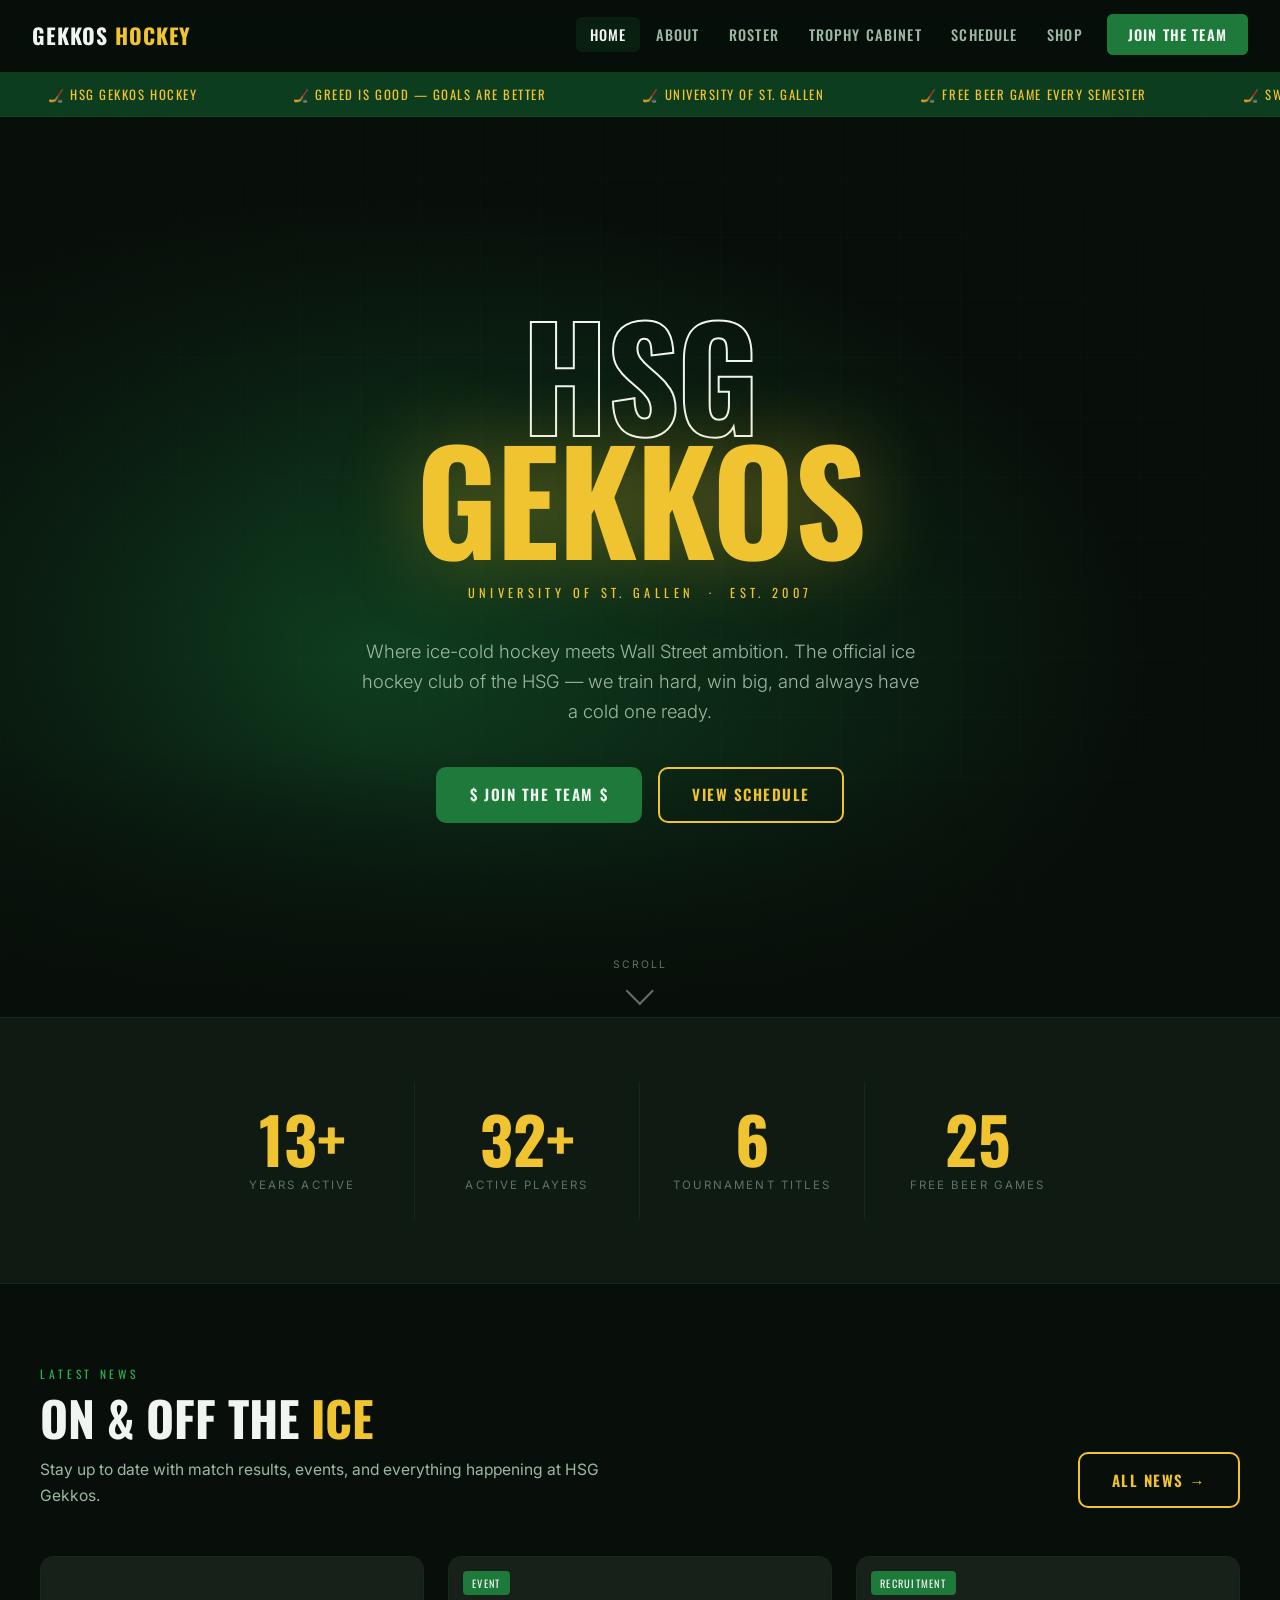
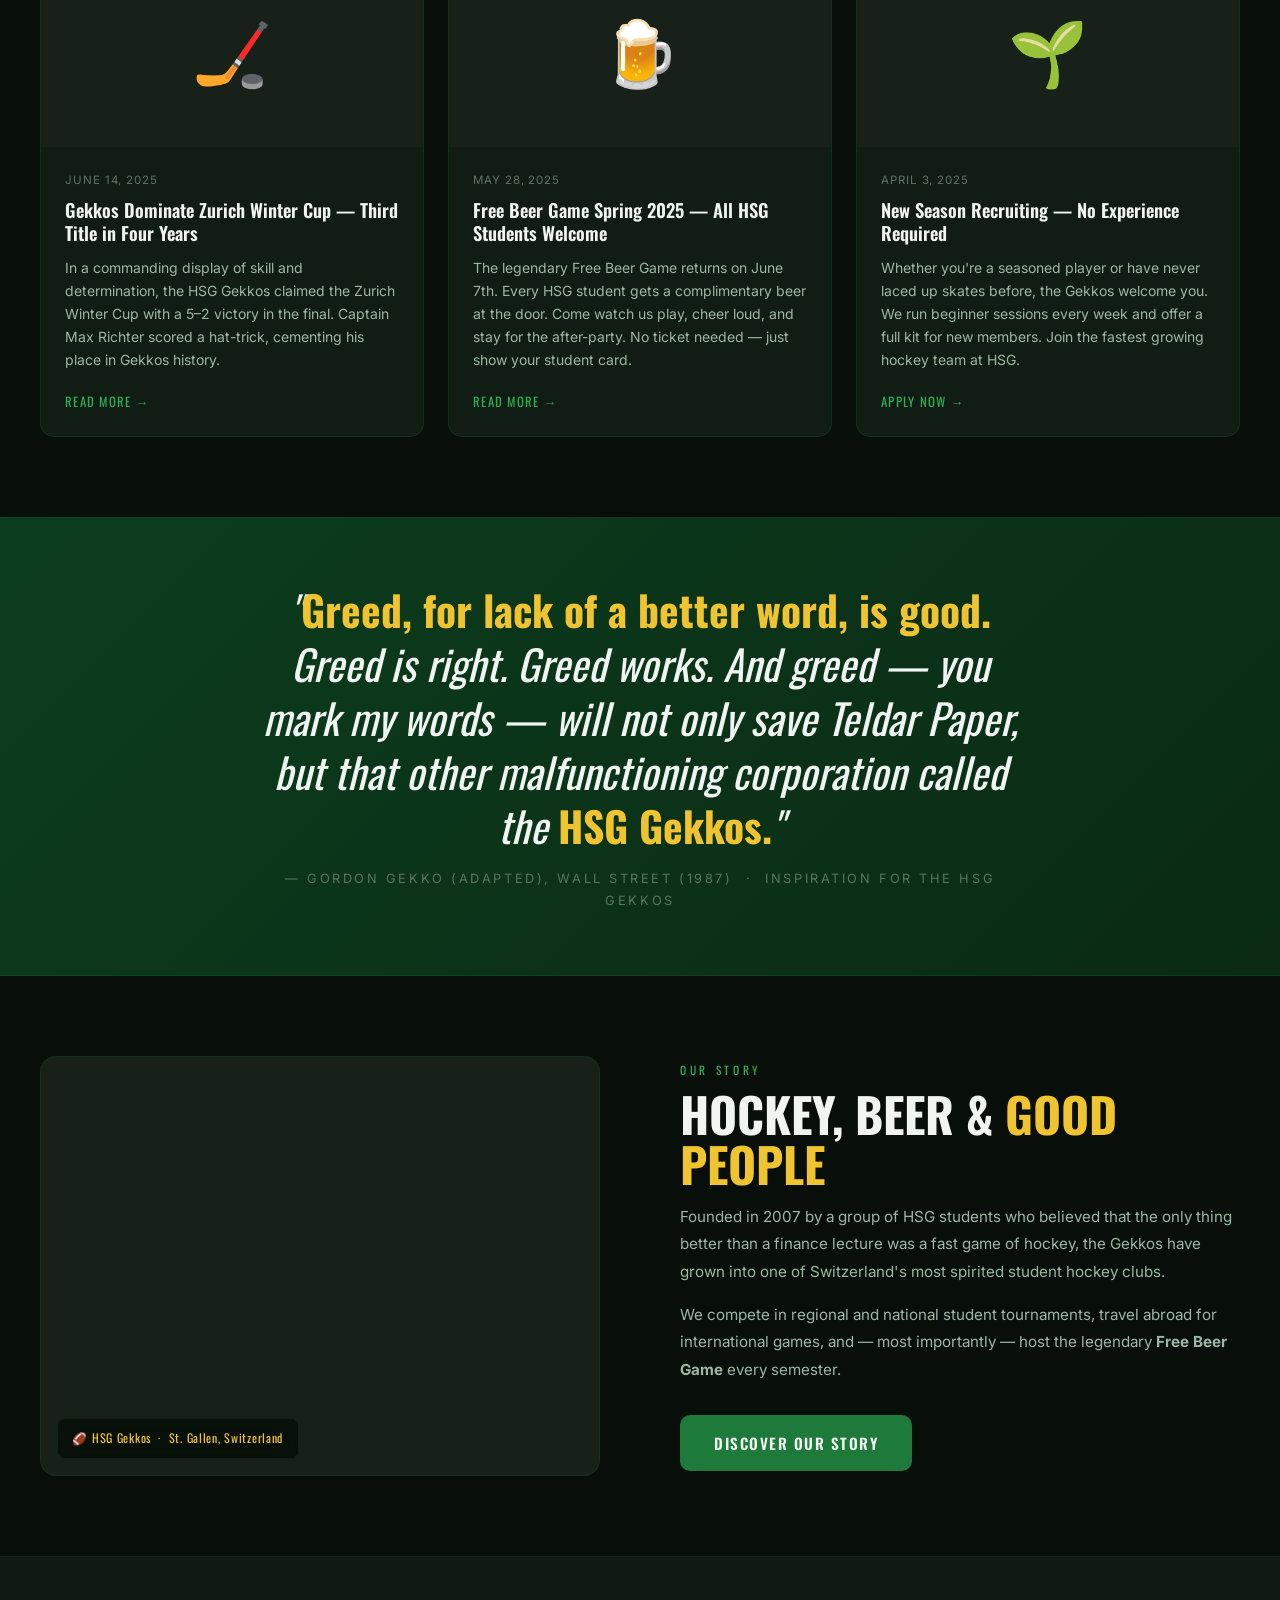
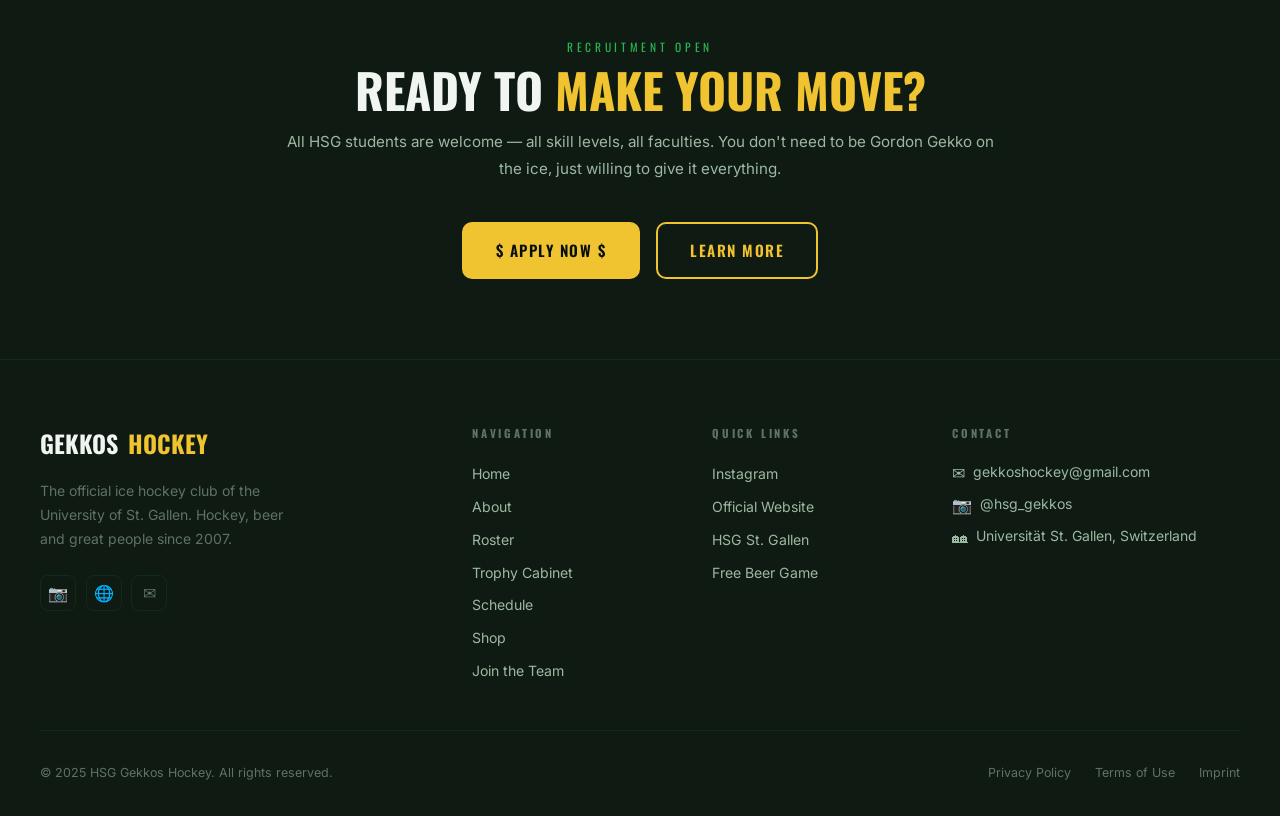
==== commit e4aa6490: "updates" ====
--- a/index.html
+++ b/index.html
@@ -238,9 +238,9 @@
         </div>
         <p class="footer-tagline">The official ice hockey club of the University of St. Gallen. Hockey, beer and great people since 2007.</p>
         <div class="footer-socials">
-          <a href="https://www.instagram.com/hsg_gekkos" target="_blank" rel="noopener" class="social-icon" title="Instagram">&#128247;</a>
+          <a href="https://www.instagram.com/hsg_gekkos?stkn=Znl3aG91dWpkbmZy" target="_blank" rel="noopener" class="social-icon" title="Instagram">&#128247;</a>
           <a href="https://gekkoshockey.ch" target="_blank" rel="noopener" class="social-icon" title="Website">&#127760;</a>
-          <a href="mailto:info@gekkoshockey.ch" class="social-icon" title="Email">&#9993;</a>
+          <a href="mailto:gekkoshockey@gmail.com" class="social-icon" title="Email">&#9993;</a>
         </div>
       </div>
       <div class="footer-col">
@@ -258,7 +258,7 @@
       <div class="footer-col">
         <h4>Quick Links</h4>
         <div class="footer-links">
-          <a href="https://www.instagram.com/hsg_gekkos" target="_blank" class="footer-link">Instagram</a>
+          <a href="https://www.instagram.com/hsg_gekkos?stkn=Znl3aG91dWpkbmZy" target="_blank" class="footer-link">Instagram</a>
           <a href="https://gekkoshockey.ch" target="_blank" class="footer-link">Official Website</a>
           <a href="https://www.unisg.ch" target="_blank" class="footer-link">HSG St. Gallen</a>
           <a href="join.html" class="footer-link">Free Beer Game</a>
@@ -266,7 +266,7 @@
       </div>
       <div class="footer-col">
         <h4>Contact</h4>
-        <div class="footer-contact-item"><span class="contact-icon">&#9993;</span> info@gekkoshockey.ch</div>
+        <div class="footer-contact-item"><span class="contact-icon">&#9993;</span> gekkoshockey@gmail.com</div>
         <div class="footer-contact-item"><span class="contact-icon">&#128247;</span> @hsg_gekkos</div>
         <div class="footer-contact-item"><span class="contact-icon">&#127960;</span> Universität St. Gallen, Switzerland</div>
       </div>
--- a/css/style.css
+++ b/css/style.css
@@ -25,7 +25,7 @@
   --font-h:      'Oswald', sans-serif;
   --font-b:      'Inter', sans-serif;
   --nav-h:       72px;
-  --disclaimer-h: 68px;
+  --disclaimer-h: 0px;
   --t:           0.3s ease;
   --radius:      10px;
 }
@@ -52,20 +52,6 @@
   80%  { opacity: 0.7; }
   100% { transform: translateY(110vh) rotate(640deg) scale(0.6); opacity: 0; }
 }
-
-/* ---- Preparation disclaimer banner ---- */
-.disclaimer-banner {
-  position: fixed; top: 0; left: 0; right: 0; z-index: 10001;
-  display: flex; align-items: center; justify-content: center; flex-wrap: wrap;
-  gap: 0.6rem 0.9rem;
-  padding: 1.15rem 1.5rem;
-  background: var(--bg-2);
-  border-bottom: 2px solid var(--border-gold);
-  text-align: center;
-  font-size: 1.05rem; line-height: 1.55; color: var(--gray-light);
-}
-.disclaimer-banner .disclaimer-icon { font-size: 1.5rem; flex-shrink: 0; }
-.disclaimer-banner strong { color: var(--gold-light); }
 
 /* ---- Navigation ---- */
 .nav {
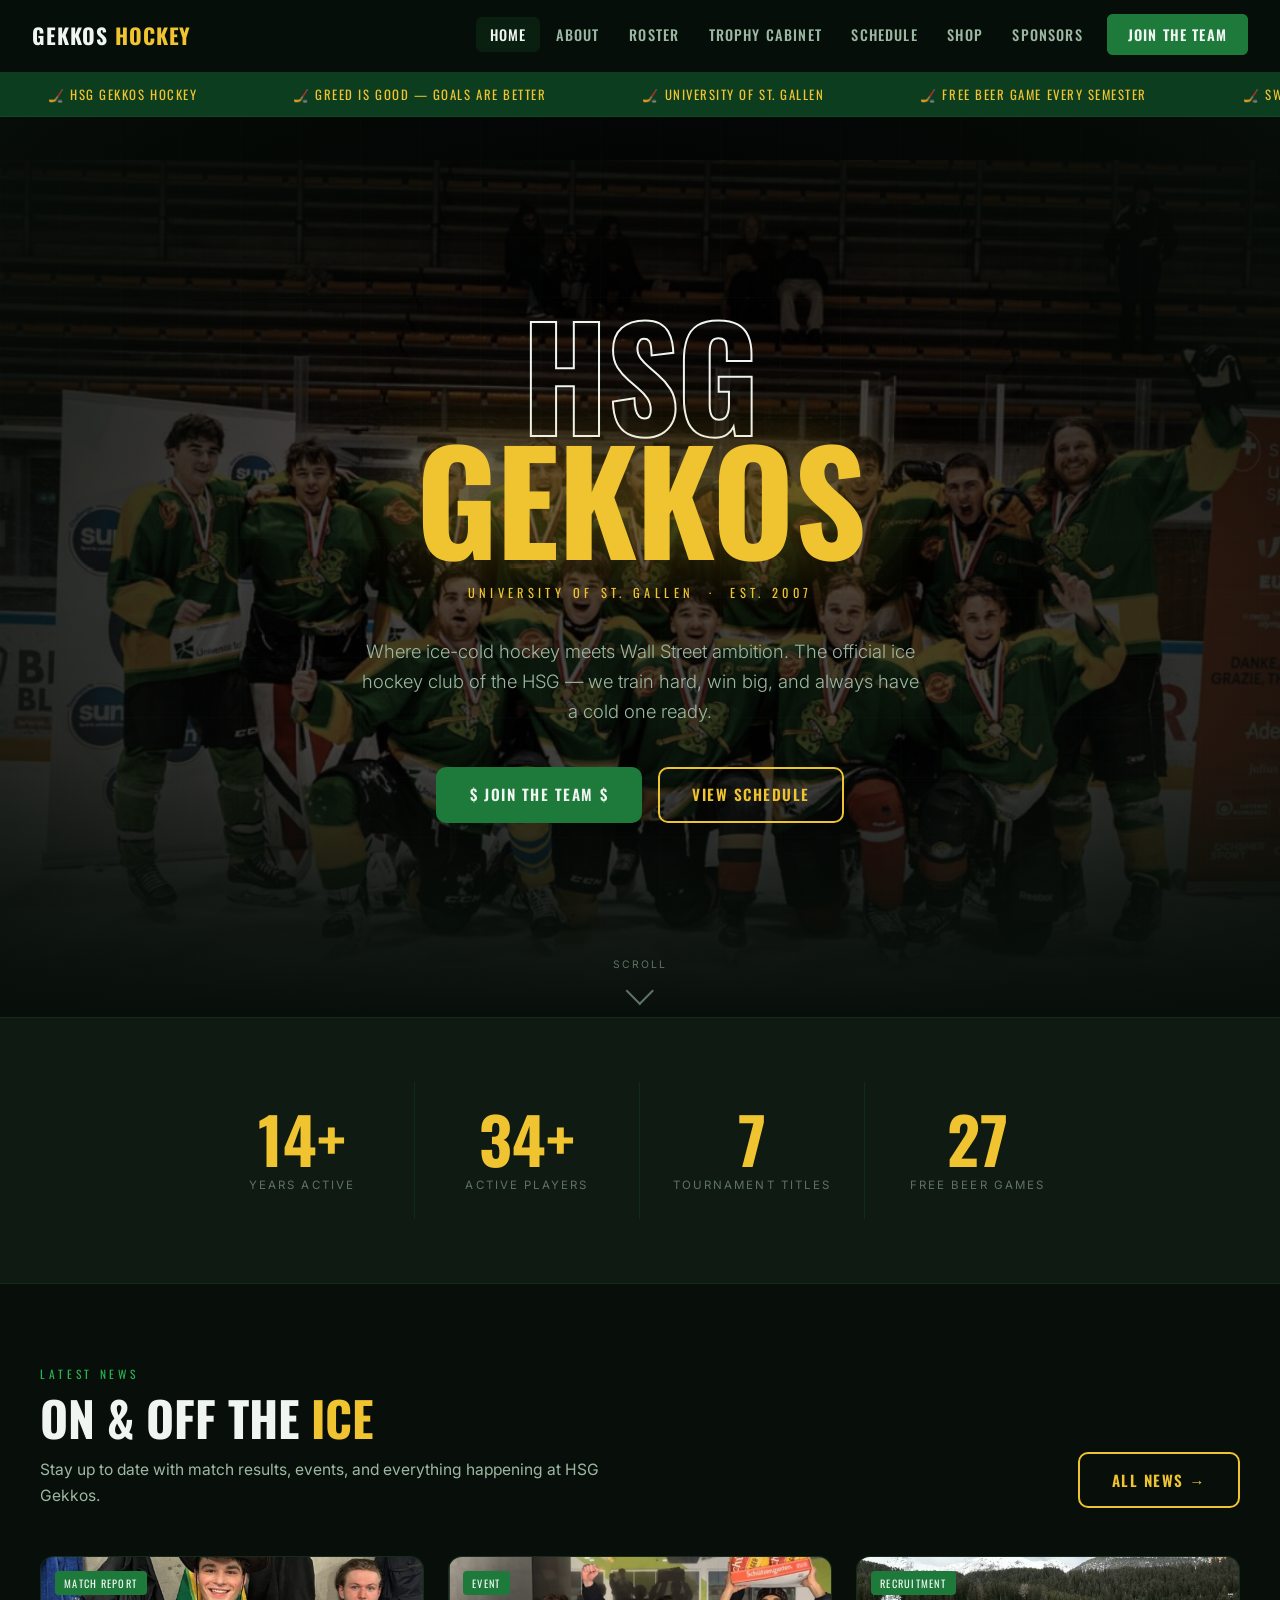
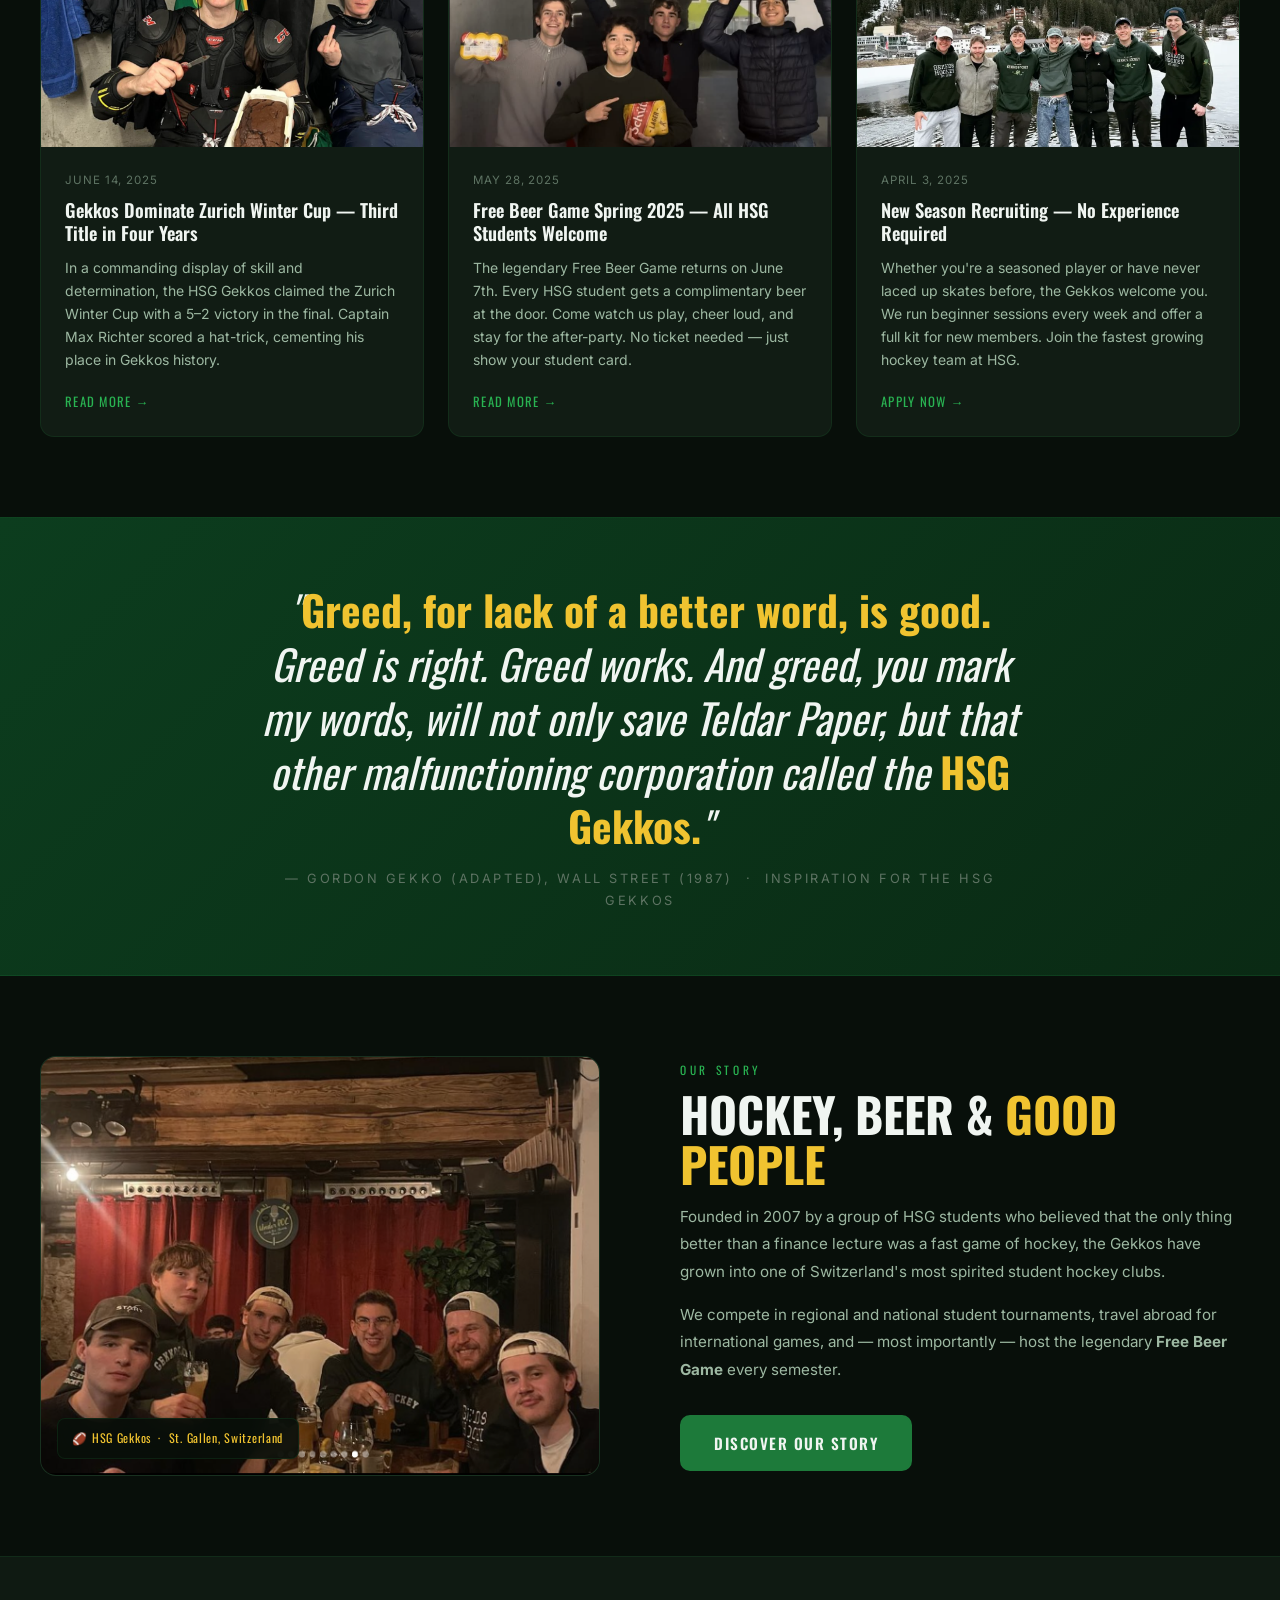
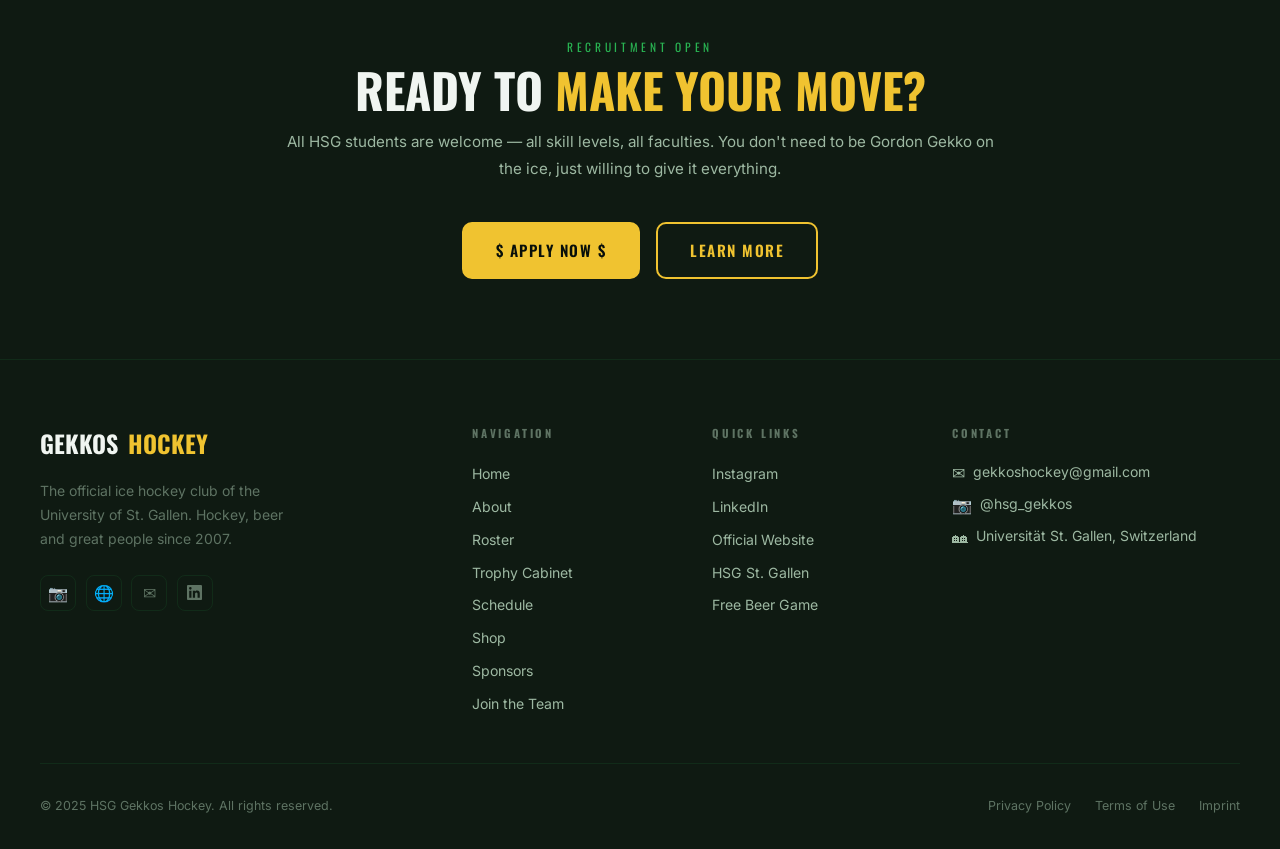
==== commit 9d7ae259: "more updates" ====
--- a/index.html
+++ b/index.html
@@ -34,6 +34,7 @@
       <li><a class="nav-link" href="trophies.html" data-page="trophies.html">Trophy Cabinet</a></li>
       <li><a class="nav-link" href="calendar.html" data-page="calendar.html">Schedule</a></li>
       <li><a class="nav-link" href="shop.html"     data-page="shop.html">Shop</a></li>
+      <li><a class="nav-link" href="about.html#sponsors">Sponsors</a></li>
       <li><a class="nav-cta"  href="join.html">Join the Team</a></li>
     </ul>
     <button class="nav-toggle" id="nav-toggle" aria-label="Menu">
@@ -129,7 +130,7 @@
 
         <article class="news-card">
           <div class="news-img-wrap">
-            <img src="assets/pictures/GekkosTeam.png" alt="HSG Gekkos team" onerror="this.parentElement.innerHTML='<div class=\'news-img-placeholder\'>🏒</div>'" />
+            <img src="assets/pictures/picture3.png" alt="HSG Gekkos players celebrating a win" onerror="this.parentElement.innerHTML='<div class=\'news-img-placeholder\'>🏒</div>'" />
             <span class="news-tag">Match Report</span>
           </div>
           <div class="news-body">
@@ -144,7 +145,7 @@
 
         <article class="news-card">
           <div class="news-img-wrap">
-            <div class="news-img-placeholder">🍺</div>
+            <img src="assets/pictures/picture4.png" alt="Gekkos players with crates of beer" onerror="this.parentElement.innerHTML='<div class=\'news-img-placeholder\'>🍺</div>'" />
             <span class="news-tag">Event</span>
           </div>
           <div class="news-body">
@@ -159,7 +160,7 @@
 
         <article class="news-card">
           <div class="news-img-wrap">
-            <div class="news-img-placeholder">🌱</div>
+            <img src="assets/pictures/picture5.png" alt="HSG Gekkos team in club hoodies" onerror="this.parentElement.innerHTML='<div class=\'news-img-placeholder\'>🌱</div>'" />
             <span class="news-tag">Recruitment</span>
           </div>
           <div class="news-body">
@@ -181,7 +182,7 @@
     <div class="inner reveal">
       <p class="big-quote">
         "<strong>Greed, for lack of a better word, is good.</strong>
-        Greed is right. Greed works. And greed — you mark my words — will not only save Teldar Paper, but that other malfunctioning corporation called the <strong>HSG Gekkos.</strong>"
+        Greed is right. Greed works. And greed, you mark my words, will not only save Teldar Paper, but that other malfunctioning corporation called the <strong>HSG Gekkos.</strong>"
       </p>
       <p class="attribution">— Gordon Gekko (adapted), Wall Street (1987) &nbsp;·&nbsp; Inspiration for the HSG Gekkos</p>
     </div>
@@ -193,7 +194,7 @@
       <div class="split-grid">
         <div class="reveal-left">
           <div class="about-img-wrap">
-            <img src="assets/pictures/GekkosTeam.png" alt="HSG Gekkos team on ice"
+            <img src="assets/pictures/picture1.png" alt="HSG Gekkos players out together"
               onerror="this.parentElement.style.background='var(--bg-3)'; this.style.display='none'" />
             <div class="about-img-badge">&#127944; HSG Gekkos &nbsp;·&nbsp; St. Gallen, Switzerland</div>
           </div>
@@ -241,6 +242,7 @@
           <a href="https://www.instagram.com/hsg_gekkos?stkn=Znl3aG91dWpkbmZy" target="_blank" rel="noopener" class="social-icon" title="Instagram">&#128247;</a>
           <a href="https://gekkoshockey.ch" target="_blank" rel="noopener" class="social-icon" title="Website">&#127760;</a>
           <a href="mailto:gekkoshockey@gmail.com" class="social-icon" title="Email">&#9993;</a>
+          <a href="https://www.linkedin.com/company/gekkos-hockey-university-of-st-gallen/" target="_blank" rel="noopener" class="social-icon" aria-label="LinkedIn"><svg viewBox="0 0 24 24" width="15" height="15" fill="currentColor" aria-hidden="true"><path d="M20.45 20.45h-3.56v-5.57c0-1.33-.03-3.04-1.85-3.04-1.86 0-2.14 1.45-2.14 2.94v5.67H9.35V9h3.41v1.56h.05c.48-.9 1.64-1.85 3.37-1.85 3.6 0 4.27 2.37 4.27 5.45v6.29zM5.34 7.43a2.07 2.07 0 1 1 0-4.14 2.07 2.07 0 0 1 0 4.14zM7.12 20.45H3.56V9h3.56v11.45zM22.22 0H1.77C.8 0 0 .78 0 1.73v20.53C0 23.22.8 24 1.77 24h20.45C23.2 24 24 23.22 24 22.26V1.73C24 .78 23.2 0 22.22 0z"/></svg></a>
         </div>
       </div>
       <div class="footer-col">
@@ -252,6 +254,7 @@
           <a href="trophies.html" class="footer-link">Trophy Cabinet</a>
           <a href="calendar.html" class="footer-link">Schedule</a>
           <a href="shop.html"     class="footer-link">Shop</a>
+          <a href="about.html#sponsors" class="footer-link">Sponsors</a>
           <a href="join.html"     class="footer-link">Join the Team</a>
         </div>
       </div>
@@ -259,6 +262,7 @@
         <h4>Quick Links</h4>
         <div class="footer-links">
           <a href="https://www.instagram.com/hsg_gekkos?stkn=Znl3aG91dWpkbmZy" target="_blank" class="footer-link">Instagram</a>
+          <a href="https://www.linkedin.com/company/gekkos-hockey-university-of-st-gallen/" target="_blank" class="footer-link">LinkedIn</a>
           <a href="https://gekkoshockey.ch" target="_blank" class="footer-link">Official Website</a>
           <a href="https://www.unisg.ch" target="_blank" class="footer-link">HSG St. Gallen</a>
           <a href="join.html" class="footer-link">Free Beer Game</a>
@@ -267,7 +271,7 @@
       <div class="footer-col">
         <h4>Contact</h4>
         <div class="footer-contact-item"><span class="contact-icon">&#9993;</span> gekkoshockey@gmail.com</div>
-        <div class="footer-contact-item"><span class="contact-icon">&#128247;</span> @hsg_gekkos</div>
+        <div class="footer-contact-item"><span class="contact-icon">&#128247;</span> <a href="https://www.instagram.com/hsg_gekkos?stkn=Znl3aG91dWpkbmZy" target="_blank" rel="noopener" class="footer-link">@hsg_gekkos</a></div>
         <div class="footer-contact-item"><span class="contact-icon">&#127960;</span> Universität St. Gallen, Switzerland</div>
       </div>
     </div>
--- a/css/style.css
+++ b/css/style.css
@@ -144,7 +144,7 @@
 }
 .hero-bg {
   position: absolute; inset: 0;
-  background: url('../assets/team-photo.jpg') center/cover no-repeat;
+  background: url('../assets/pictures/picture2.png') center/cover no-repeat;
   filter: brightness(0.28) saturate(0.7);
   transform: scale(1.05);
   z-index: 0;
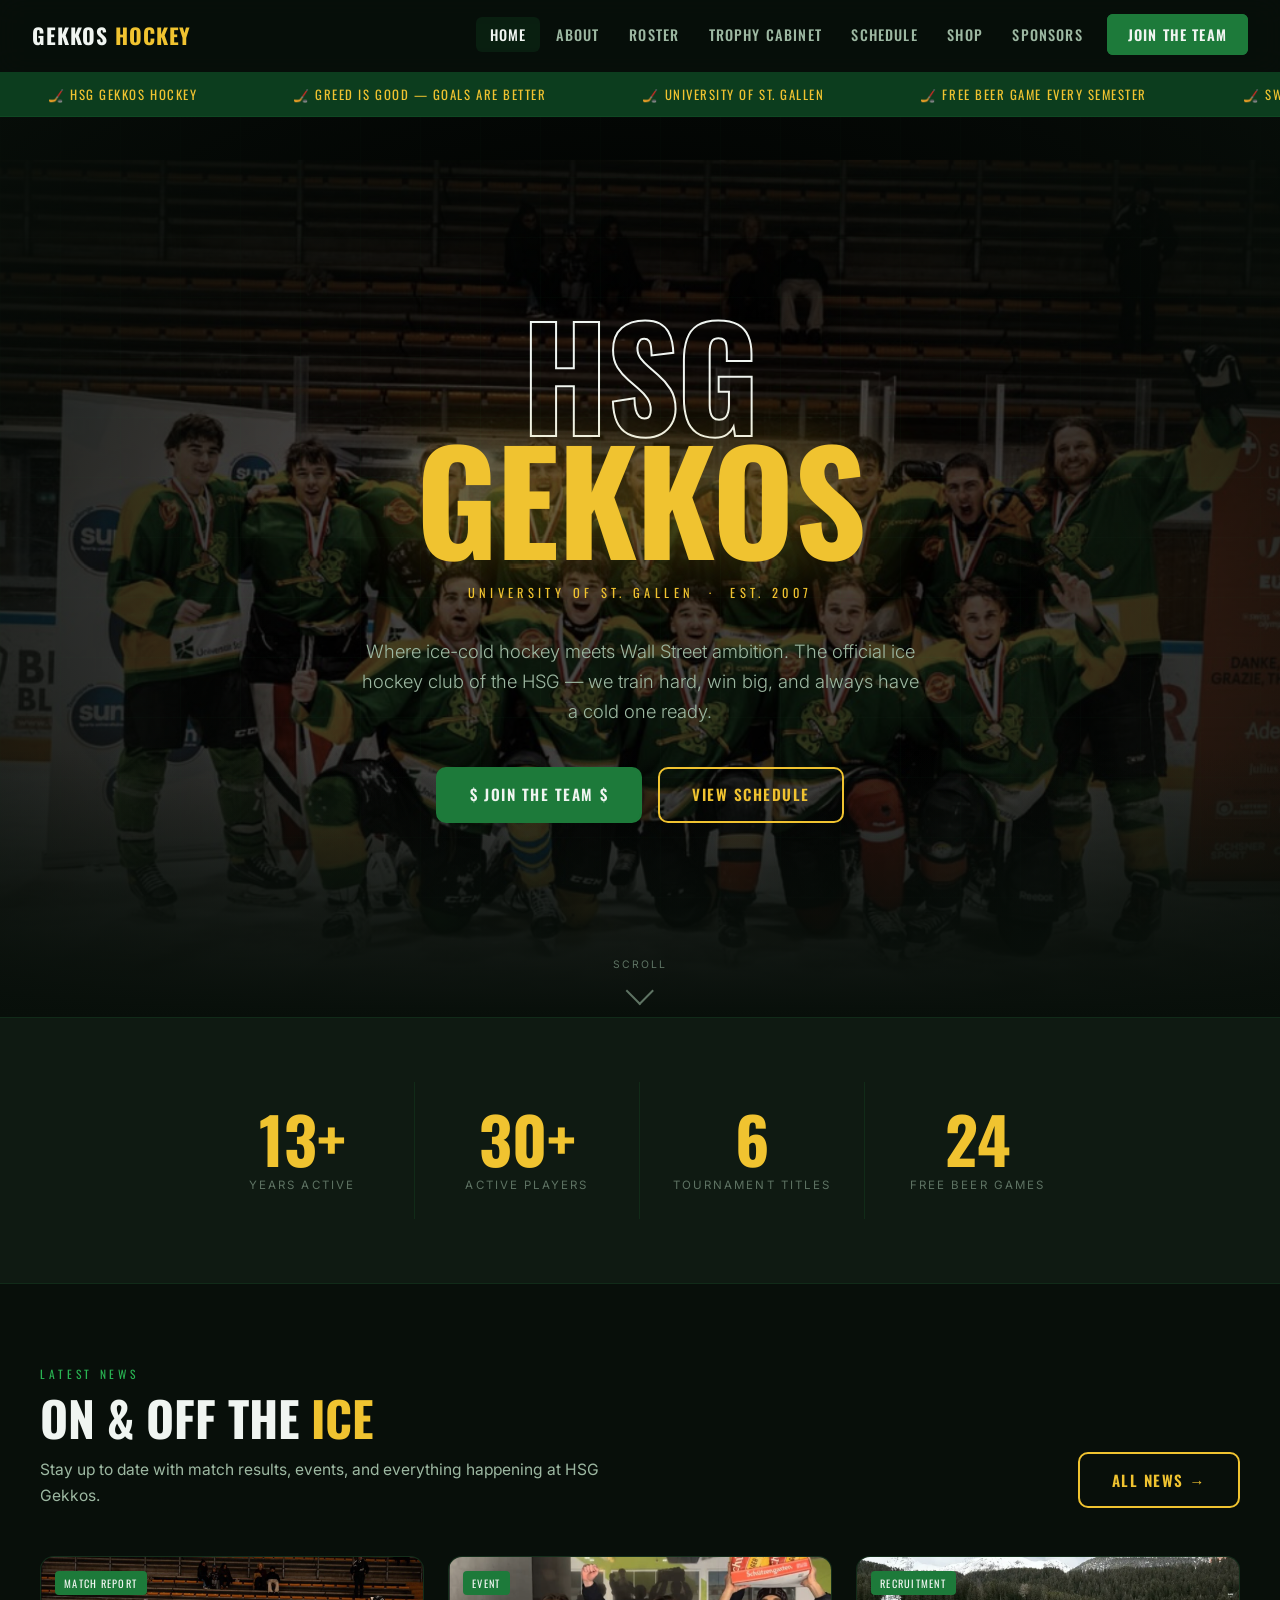
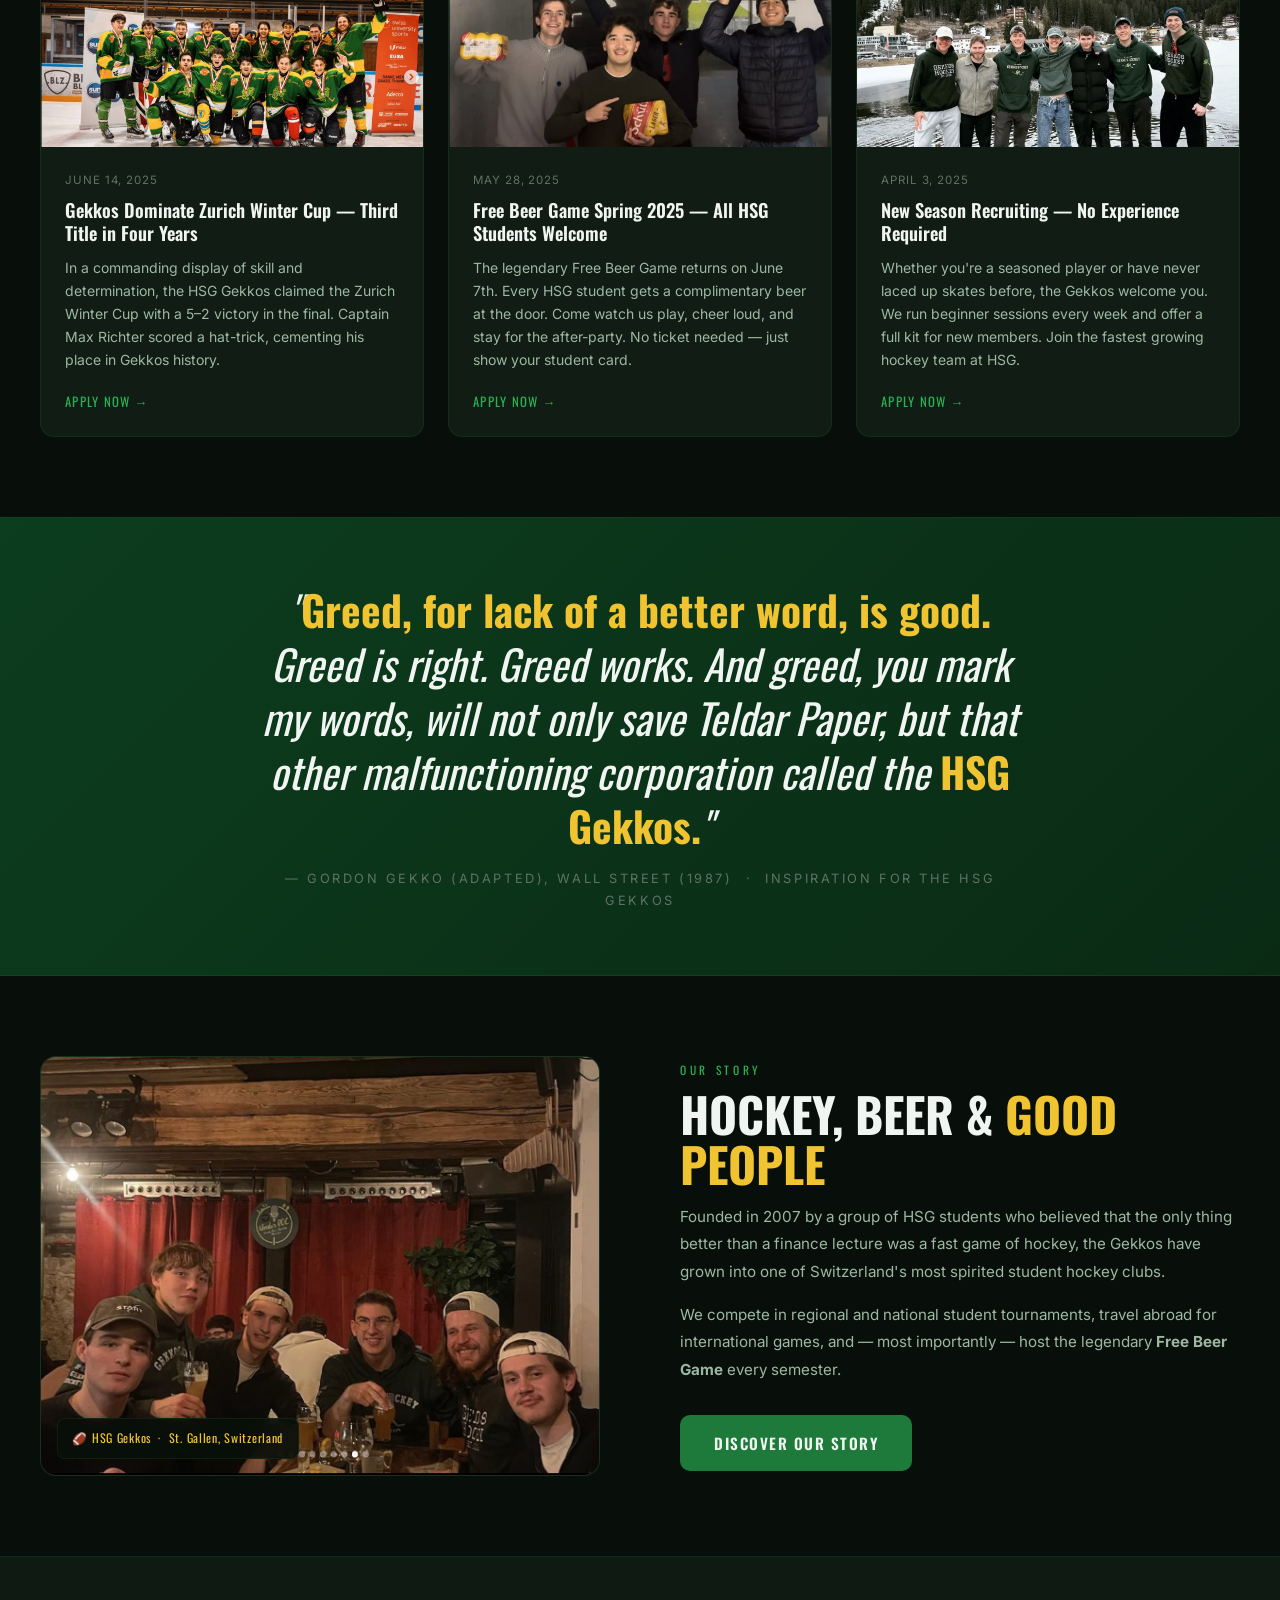
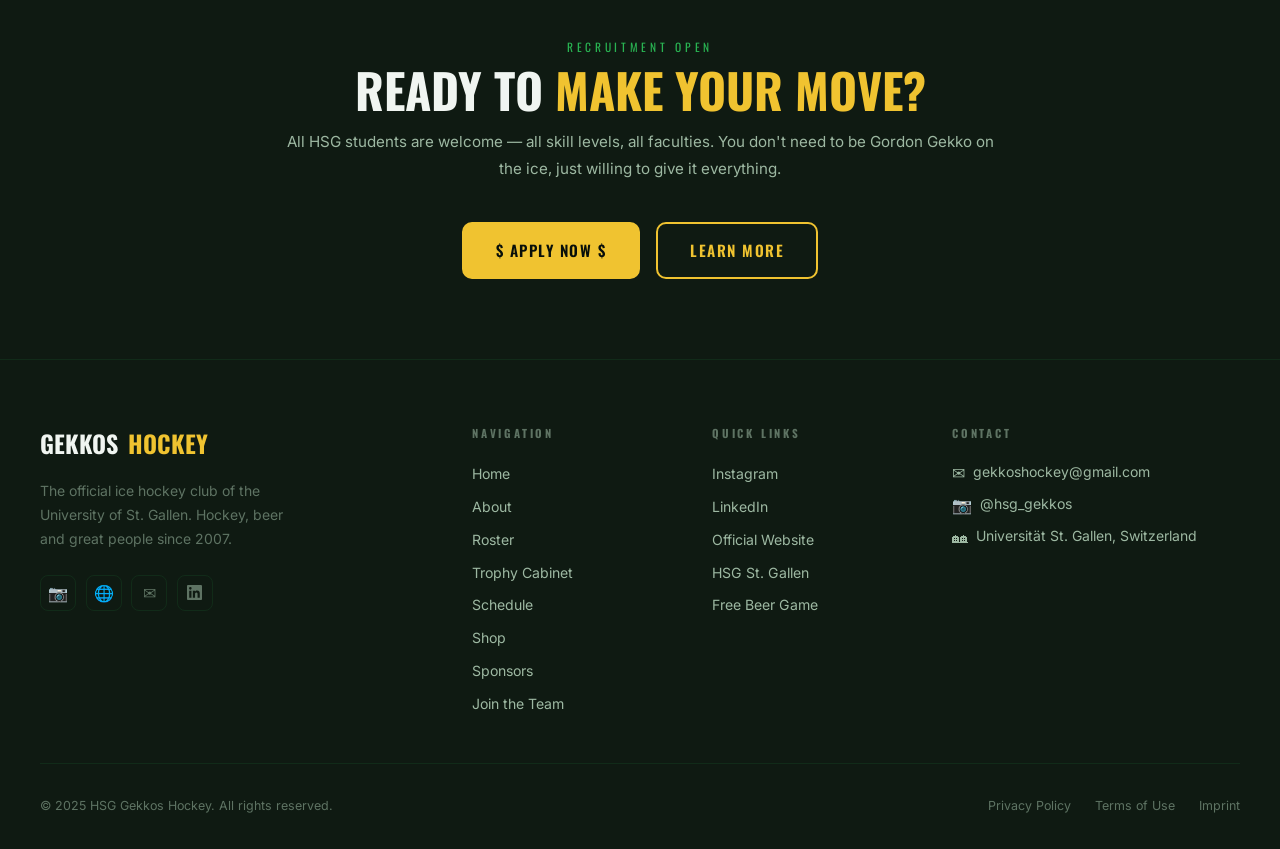
==== commit 444a230a: "more updates" ====
--- a/index.html
+++ b/index.html
@@ -130,7 +130,7 @@
 
         <article class="news-card">
           <div class="news-img-wrap">
-            <img src="assets/pictures/picture3.png" alt="HSG Gekkos players celebrating a win" onerror="this.parentElement.innerHTML='<div class=\'news-img-placeholder\'>🏒</div>'" />
+            <img src="assets/pictures/picture2.png" alt="HSG Gekkos team celebrating with medals" onerror="this.parentElement.innerHTML='<div class=\'news-img-placeholder\'>🏒</div>'" />
             <span class="news-tag">Match Report</span>
           </div>
           <div class="news-body">
@@ -139,7 +139,7 @@
             <p class="news-excerpt">
               In a commanding display of skill and determination, the HSG Gekkos claimed the Zurich Winter Cup with a 5–2 victory in the final. Captain Max Richter scored a hat-trick, cementing his place in Gekkos history.
             </p>
-            <a href="#" class="news-read-more">Read More &rarr;</a>
+            <a href="join.html" class="news-read-more">Apply Now &rarr;</a>
           </div>
         </article>
 
@@ -154,7 +154,7 @@
             <p class="news-excerpt">
               The legendary Free Beer Game returns on June 7th. Every HSG student gets a complimentary beer at the door. Come watch us play, cheer loud, and stay for the after-party. No ticket needed — just show your student card.
             </p>
-            <a href="#" class="news-read-more">Read More &rarr;</a>
+            <a href="join.html" class="news-read-more">Apply Now &rarr;</a>
           </div>
         </article>
 
